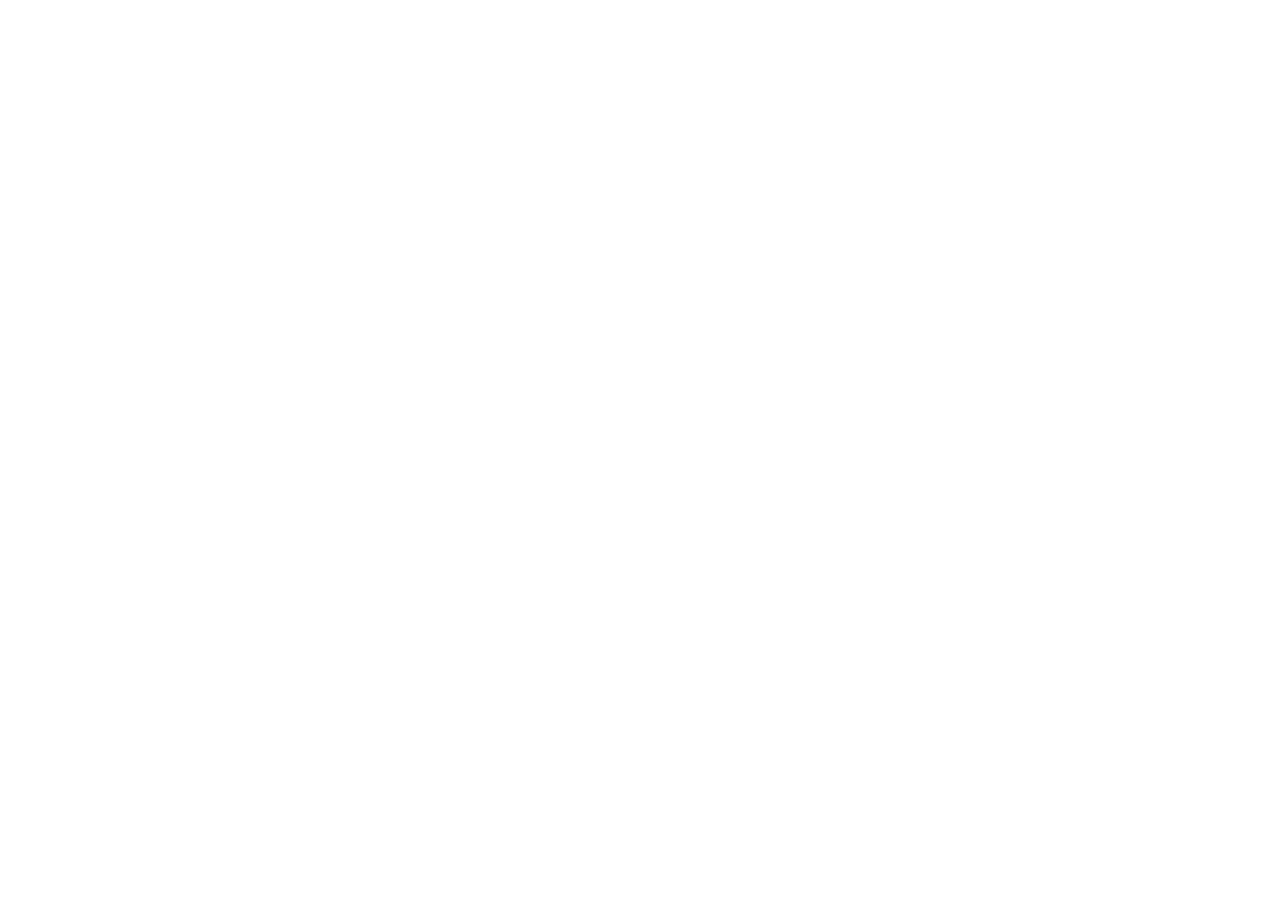
==== index.html @ 87ab116b "first commit" ====
<!DOCTYPE html>
<html lang="en">

<head>
    <meta charset="UTF-8">
    <meta name="viewport" content="width=device-width, initial-scale=1.0">
    <title>Document</title>
</head>

<body>

</body>

</html>
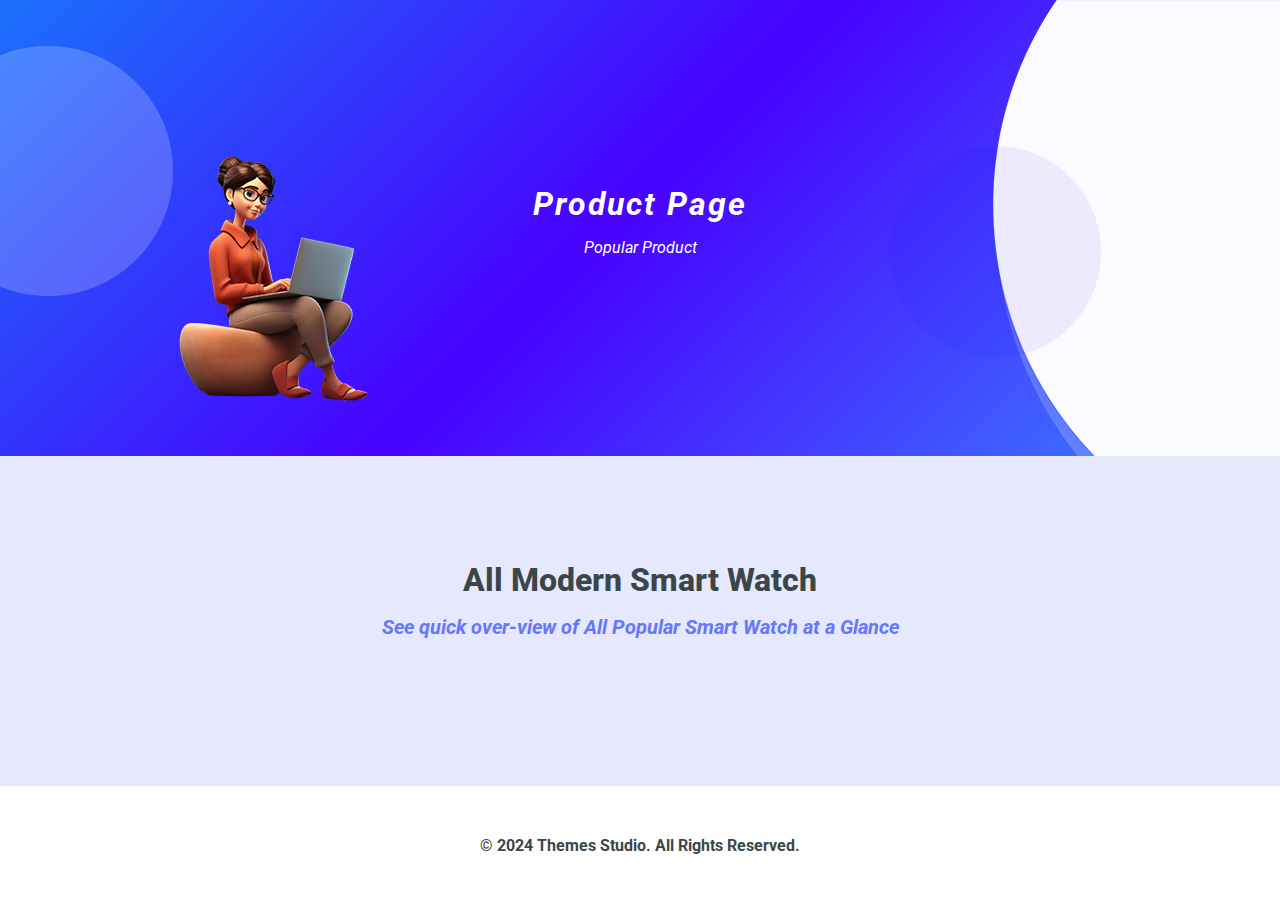
==== commit db8105b0: "sass, bootstrap, fontawesome, font added" ====
--- a/index.html
+++ b/index.html
@@ -3,12 +3,81 @@
 
 <head>
     <meta charset="UTF-8">
-    <meta name="viewport" content="width=device-width, initial-scale=1.0">
-    <title>Document</title>
+    <meta name="viewport" content="width=device-width, initial-scale=1">
+    <title>Product Page HTML Template</title>
+    <meta name="description" content="Responsive HTML5 Section Template">
+    <meta name="keywords"
+        content="product, product section, onepage, creative, modern, bootstrap 5, multipurpose, clean">
+    <meta name="author" content="Themes Studio">
+    <meta name="website" content="https://themes-studio.com">
+    <meta name="email" content="themesstudiox@gmail.com">
+    <meta name="version" content="1.0.0">
+    <!-- favicon -->
+    <link rel="shortcut icon" type="image/x-icon" href="assets/img/favicon.ico">
+    <!-- Bootstrap Core CSS -->
+    <link rel="stylesheet" href="assets/css/bootstrap.min.css">
+    <!-- Fontawesome Icons CSS -->
+    <link rel="stylesheet" href="assets/css/fontawesome-all.min.css">
+    <!-- Custom  CSS -->
+    <link rel="stylesheet" href="assets/css/style.css">
 </head>
 
 <body>
+    <!-- ==========Breadcrumb Section Starts Here========== -->
+    <section class="pageheader">
+        <div class="container">
+            <img class="banner-img1 img-fluid" src="assets/img/breadcrumb/shape1.png" alt="banner image">
+            <img class="banner-img2" src="assets/img/breadcrumb/shape2.png" alt="banner image">
+            <img class="banner-img3" src="assets/img/breadcrumb/shape3.png" alt="banner image">
+            <img class="banner-img4" src="assets/img/breadcrumb/shape4.png" alt="banner image">
+            <div class="pageheader__area text-center">
+                <h2>Product Page</h2>
+                <nav aria-label="breadcrumb">
+                    <ul class="breadcrumb justify-content-center">
+                        <li class="breadcrumb-item active" aria-current="page">Popular Product</li>
+                    </ul>
+                </nav>
+            </div>
+        </div>
+    </section>
+    <!-- ==========Breadcrumb Section Ends Here========== -->
 
+    <!-- ==========Product Section Starts Here========== -->
+    <section class="product product--index">
+        <div class="container">
+            <div class="section__header">
+                <h2>All Modern Smart Watch</h2>
+                <h5>See quick over-view of All Popular Smart Watch at a Glance</h5>
+            </div>
+            <div class="section__wrapper">
+                <div class="row g-4">
+
+
+
+                </div>
+            </div>
+        </div>
+    </section>
+    <!-- ==========Product Section Ends Here========== -->
+
+    <!-- ==========Footer Section Starts Here========== -->
+    <footer class="footer pt-5 pb-5">
+        <div class="container">
+            <div class="row">
+                <div class="col-xl-12">
+                    <div class="text-center">
+                        <h6 class="m-0 p-0">© 2024 Themes Studio. All Rights Reserved.
+                        </h6>
+                    </div>
+                </div>
+            </div>
+        </div>
+    </footer>
+    <!-- ==========Footer Section Ends Here========== -->
+
+    <!-- JavaScript -->
+    <script src="assets/js/bootstrap.bundle.min.js"></script>
+    <script src="assets/js/app.js"></script>
 </body>
 
 </html>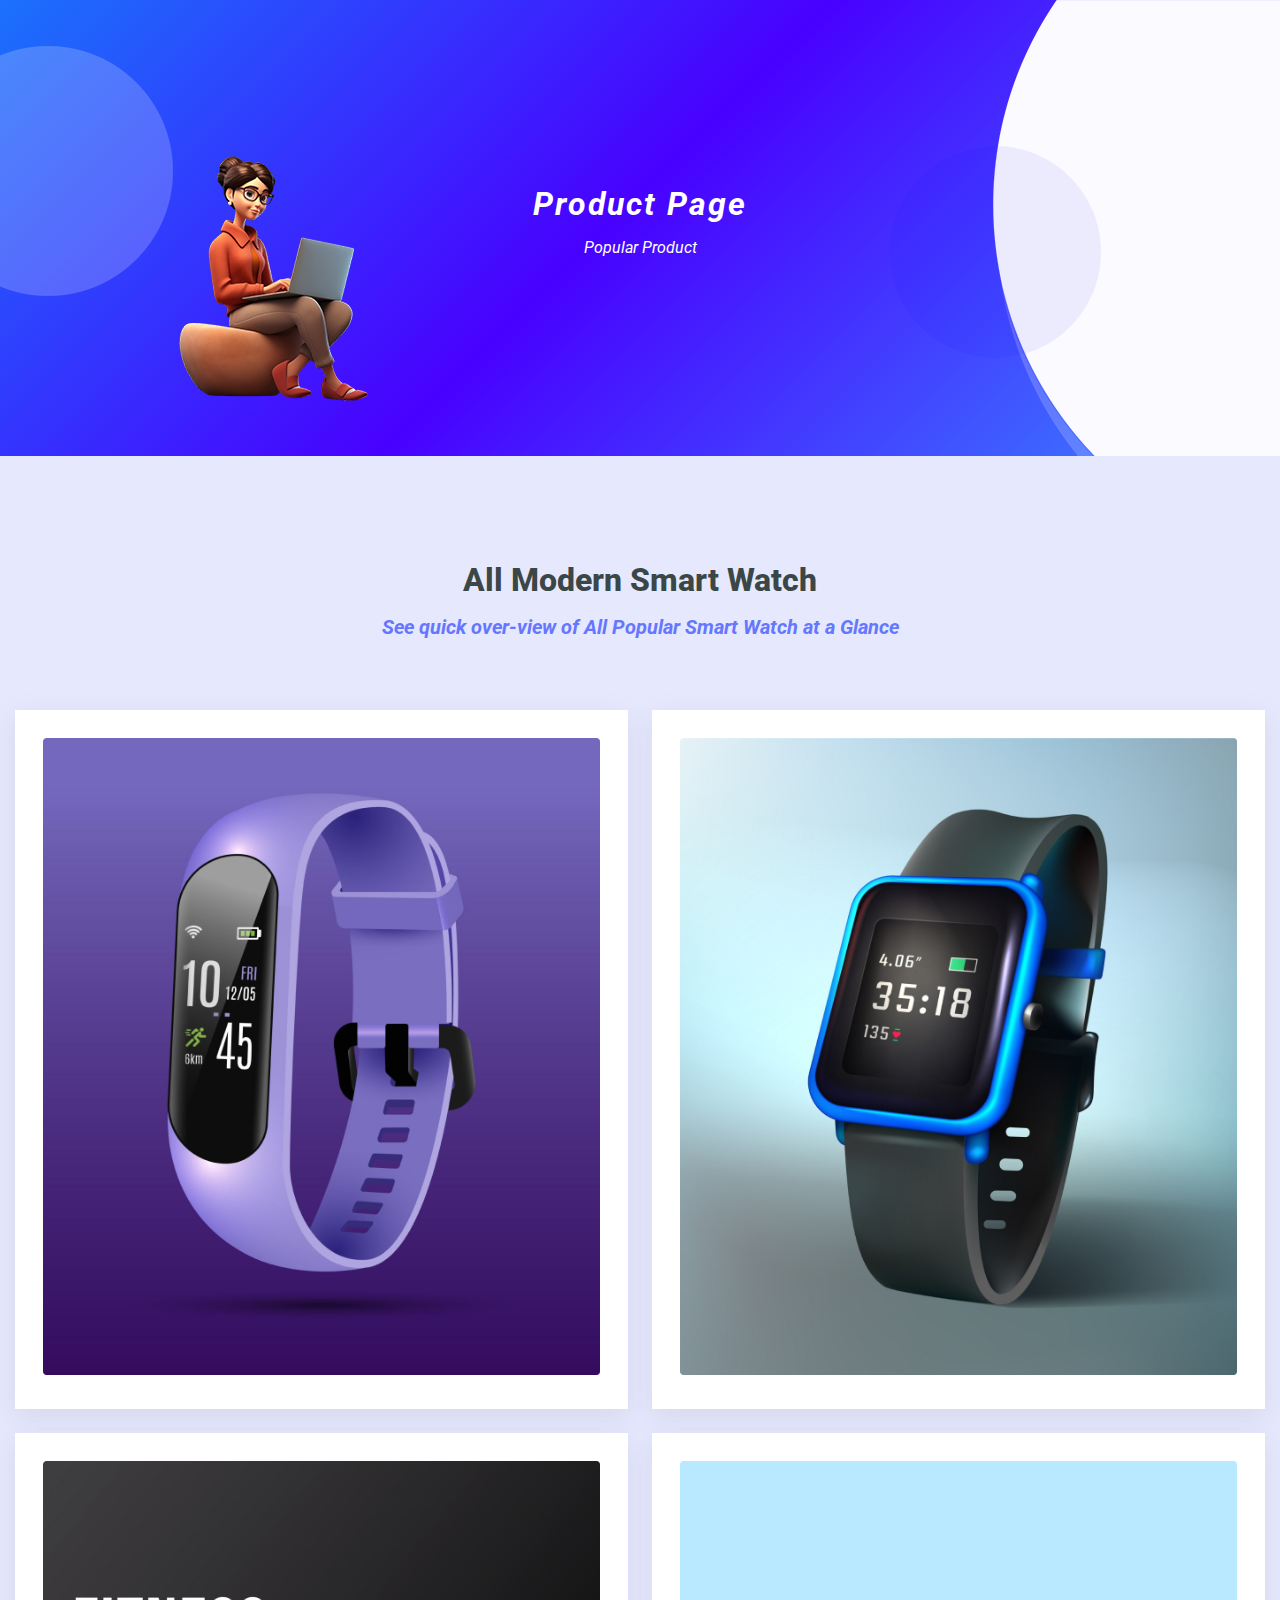
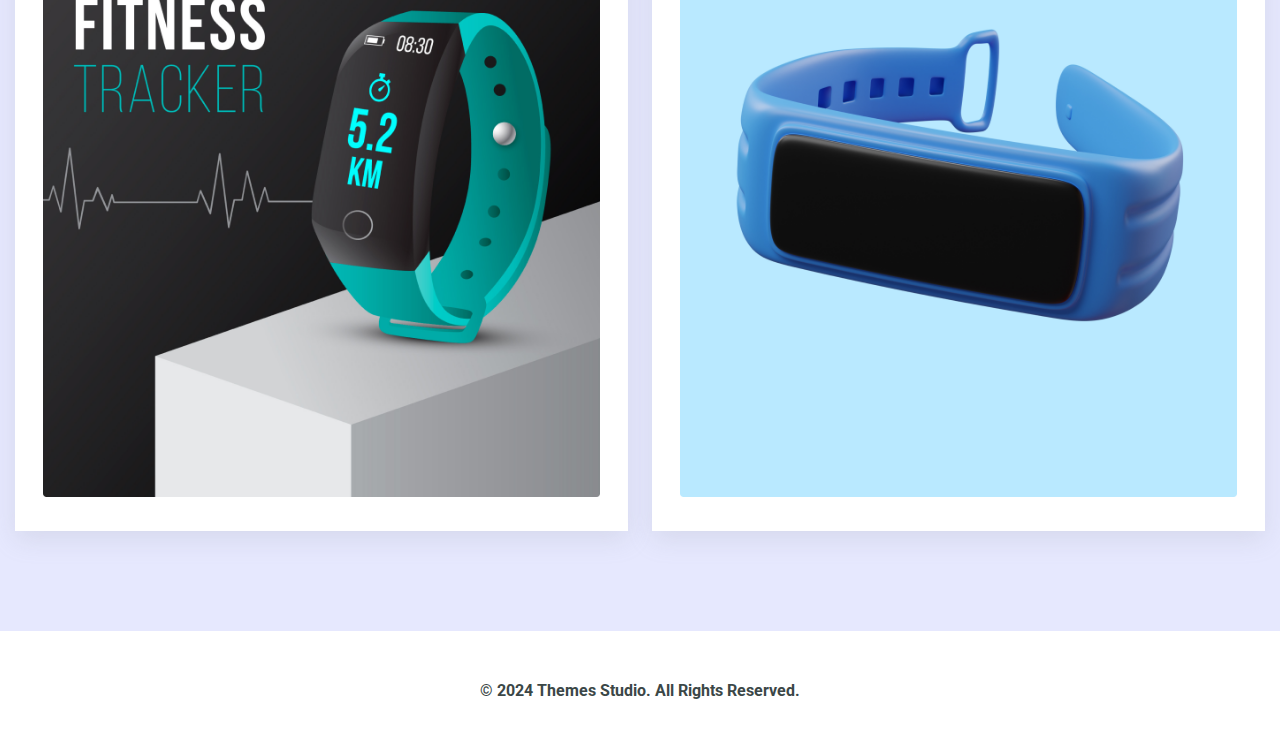
==== commit 06548ecc: "ui design completed" ====
--- a/index.html
+++ b/index.html
@@ -18,47 +18,112 @@
     <link rel="stylesheet" href="assets/css/bootstrap.min.css">
     <!-- Fontawesome Icons CSS -->
     <link rel="stylesheet" href="assets/css/fontawesome-all.min.css">
+    <!-- Spacing  CSS -->
+    <link rel="stylesheet" href="assets/css/spacing.css">
     <!-- Custom  CSS -->
     <link rel="stylesheet" href="assets/css/style.css">
 </head>
 
 <body>
-    <!-- ==========Breadcrumb Section Starts Here========== -->
-    <section class="pageheader">
-        <div class="container">
-            <img class="banner-img1 img-fluid" src="assets/img/breadcrumb/shape1.png" alt="banner image">
-            <img class="banner-img2" src="assets/img/breadcrumb/shape2.png" alt="banner image">
-            <img class="banner-img3" src="assets/img/breadcrumb/shape3.png" alt="banner image">
-            <img class="banner-img4" src="assets/img/breadcrumb/shape4.png" alt="banner image">
-            <div class="pageheader__area text-center">
-                <h2>Product Page</h2>
-                <nav aria-label="breadcrumb">
-                    <ul class="breadcrumb justify-content-center">
-                        <li class="breadcrumb-item active" aria-current="page">Popular Product</li>
-                    </ul>
-                </nav>
-            </div>
-        </div>
-    </section>
-    <!-- ==========Breadcrumb Section Ends Here========== -->
+    <main>
 
-    <!-- ==========Product Section Starts Here========== -->
-    <section class="product product--index">
-        <div class="container">
-            <div class="section__header">
-                <h2>All Modern Smart Watch</h2>
-                <h5>See quick over-view of All Popular Smart Watch at a Glance</h5>
-            </div>
-            <div class="section__wrapper">
-                <div class="row g-4">
-
-
-
+        <!-- ==========Breadcrumb Section Starts Here========== -->
+        <section class="pageheader">
+            <div class="container">
+                <img class="banner-img1 img-fluid" src="assets/img/breadcrumb/shape1.png" alt="banner image">
+                <img class="banner-img2" src="assets/img/breadcrumb/shape2.png" alt="banner image">
+                <img class="banner-img3" src="assets/img/breadcrumb/shape3.png" alt="banner image">
+                <img class="banner-img4" src="assets/img/breadcrumb/shape4.png" alt="banner image">
+                <div class="pageheader__area text-center">
+                    <h2>Product Page</h2>
+                    <nav aria-label="breadcrumb">
+                        <ul class="breadcrumb justify-content-center">
+                            <li class="breadcrumb-item active" aria-current="page">Popular Product</li>
+                        </ul>
+                    </nav>
                 </div>
             </div>
-        </div>
-    </section>
-    <!-- ==========Product Section Ends Here========== -->
+        </section>
+        <!-- ==========Breadcrumb Section Ends Here========== -->
+
+        <!-- ==========Product Section Starts Here========== -->
+        <section class="product product--index">
+            <div class="container">
+                <div class="section__header">
+                    <h2>All Modern Smart Watch</h2>
+                    <h5>See quick over-view of All Popular Smart Watch at a Glance</h5>
+                </div>
+                <div class="section__wrapper">
+                    <div class="row g-4">
+
+                        <div class="col-xl-6 col-lg-12">
+                            <div class="product__item">
+                                <div class="product__inner">
+                                    <div class="product__thumb">
+                                        <div class="product-overlay"></div>
+                                        <a href="product-details.html" target="_blank"><img
+                                                src="assets/img/product/big-violet.png" alt="Product"></a>
+                                        <a href="product-details.html" target="_blank"><i class="fas fa-eye"></i></a>
+                                        <a href="product-details.html" target="_blank">
+                                            <h5>Product One</h5>
+                                        </a>
+                                    </div>
+                                </div>
+                            </div>
+                        </div>
+                        <div class="col-xl-6 col-lg-12">
+                            <div class="product__item">
+                                <div class="product__inner">
+                                    <div class="product__thumb">
+                                        <div class="product-overlay"></div>
+                                        <a href="product-details.html" target="_blank"><img
+                                                src="assets/img/product/big-black.png" alt="Product"></a>
+                                        <a href="product-details.html" target="_blank"><i class="fas fa-eye"></i></a>
+                                        <a href="product-details.html" target="_blank">
+                                            <h5>Product Two</h5>
+                                        </a>
+                                    </div>
+                                </div>
+                            </div>
+                        </div>
+                        <div class="col-xl-6 col-lg-12">
+                            <div class="product__item">
+                                <div class="product__inner">
+                                    <div class="product__thumb">
+                                        <div class="product-overlay"></div>
+                                        <a href="product-details.html" target="_blank"><img
+                                                src="assets/img/product/big-cyan.png" alt="Product"></a>
+                                        <a href="product-details.html" target="_blank"><i class="fas fa-eye"></i></a>
+                                        <a href="product-details.html" target="_blank">
+                                            <h5>Product Three</h5>
+                                        </a>
+                                    </div>
+                                </div>
+                            </div>
+                        </div>
+                        <div class="col-xl-6 col-lg-12">
+                            <div class="product__item">
+                                <div class="product__inner">
+                                    <div class="product__thumb">
+                                        <div class="product-overlay"></div>
+                                        <a href="product-details.html" target="_blank"><img
+                                                src="assets/img/product/big-blue.png" alt="Product"></a>
+                                        <a href="product-details.html" target="_blank"><i class="fas fa-eye"></i></a>
+                                        <a href="product-details.html" target="_blank">
+                                            <h5>Product Four</h5>
+                                        </a>
+                                    </div>
+                                </div>
+                            </div>
+                        </div>
+
+                    </div>
+                </div>
+            </div>
+        </section>
+        <!-- ==========Product Section Ends Here========== -->
+
+    </main>
 
     <!-- ==========Footer Section Starts Here========== -->
     <footer class="footer pt-5 pb-5">
--- a/assets/css/spacing.css
+++ b/assets/css/spacing.css
@@ -0,0 +1,6421 @@
+/*--
+    - Spacing All
+-----------------------------------------*/
+/*-- Margin Top --*/
+.mt_1 {
+    margin-top: 1px;
+}
+
+.mt_2 {
+    margin-top: 2px;
+}
+
+.mt_3 {
+    margin-top: 3px;
+}
+
+.mt_4 {
+    margin-top: 4px;
+}
+
+.mt_5 {
+    margin-top: 5px;
+}
+
+.mt_6 {
+    margin-top: 6px;
+}
+
+.mt_7 {
+    margin-top: 7px;
+}
+
+.mt_8 {
+    margin-top: 8px;
+}
+
+.mt_9 {
+    margin-top: 9px;
+}
+
+.mt_10 {
+    margin-top: 10px;
+}
+
+.mt_11 {
+    margin-top: 11px;
+}
+
+.mt_12 {
+    margin-top: 12px;
+}
+
+.mt_13 {
+    margin-top: 13px;
+}
+
+.mt_14 {
+    margin-top: 14px;
+}
+
+.mt_15 {
+    margin-top: 15px;
+}
+
+.mt_16 {
+    margin-top: 16px;
+}
+
+.mt_17 {
+    margin-top: 17px;
+}
+
+.mt_18 {
+    margin-top: 18px;
+}
+
+.mt_19 {
+    margin-top: 19px;
+}
+
+.mt_20 {
+    margin-top: 20px;
+}
+
+.mt_21 {
+    margin-top: 21px;
+}
+
+.mt_22 {
+    margin-top: 22px;
+}
+
+.mt_23 {
+    margin-top: 23px;
+}
+
+.mt_24 {
+    margin-top: 24px;
+}
+
+.mt_25 {
+    margin-top: 25px;
+}
+
+.mt_26 {
+    margin-top: 26px;
+}
+
+.mt_27 {
+    margin-top: 27px;
+}
+
+.mt_28 {
+    margin-top: 28px;
+}
+
+.mt_29 {
+    margin-top: 29px;
+}
+
+.mt_30 {
+    margin-top: 30px;
+}
+
+.mt_31 {
+    margin-top: 31px;
+}
+
+.mt_32 {
+    margin-top: 32px;
+}
+
+.mt_33 {
+    margin-top: 33px;
+}
+
+.mt_34 {
+    margin-top: 34px;
+}
+
+.mt_35 {
+    margin-top: 35px;
+}
+
+.mt_36 {
+    margin-top: 36px;
+}
+
+.mt_37 {
+    margin-top: 37px;
+}
+
+.mt_38 {
+    margin-top: 38px;
+}
+
+.mt_39 {
+    margin-top: 39px;
+}
+
+.mt_40 {
+    margin-top: 40px;
+}
+
+.mt_41 {
+    margin-top: 41px;
+}
+
+.mt_42 {
+    margin-top: 42px;
+}
+
+.mt_43 {
+    margin-top: 43px;
+}
+
+.mt_44 {
+    margin-top: 44px;
+}
+
+.mt_45 {
+    margin-top: 45px;
+}
+
+.mt_46 {
+    margin-top: 46px;
+}
+
+.mt_47 {
+    margin-top: 47px;
+}
+
+.mt_48 {
+    margin-top: 48px;
+}
+
+.mt_49 {
+    margin-top: 49px;
+}
+
+.mt_50 {
+    margin-top: 50px;
+}
+
+.mt_51 {
+    margin-top: 51px;
+}
+
+.mt_52 {
+    margin-top: 52px;
+}
+
+.mt_53 {
+    margin-top: 53px;
+}
+
+.mt_54 {
+    margin-top: 54px;
+}
+
+.mt_55 {
+    margin-top: 55px;
+}
+
+.mt_56 {
+    margin-top: 56px;
+}
+
+.mt_57 {
+    margin-top: 57px;
+}
+
+.mt_58 {
+    margin-top: 58px;
+}
+
+.mt_59 {
+    margin-top: 59px;
+}
+
+.mt_60 {
+    margin-top: 60px;
+}
+
+.mt_61 {
+    margin-top: 61px;
+}
+
+.mt_62 {
+    margin-top: 62px;
+}
+
+.mt_63 {
+    margin-top: 63px;
+}
+
+.mt_64 {
+    margin-top: 64px;
+}
+
+.mt_65 {
+    margin-top: 65px;
+}
+
+.mt_66 {
+    margin-top: 66px;
+}
+
+.mt_67 {
+    margin-top: 67px;
+}
+
+.mt_68 {
+    margin-top: 68px;
+}
+
+.mt_69 {
+    margin-top: 69px;
+}
+
+.mt_70 {
+    margin-top: 70px;
+}
+
+.mt_71 {
+    margin-top: 71px;
+}
+
+.mt_72 {
+    margin-top: 72px;
+}
+
+.mt_73 {
+    margin-top: 73px;
+}
+
+.mt_74 {
+    margin-top: 74px;
+}
+
+.mt_75 {
+    margin-top: 75px;
+}
+
+.mt_76 {
+    margin-top: 76px;
+}
+
+.mt_77 {
+    margin-top: 77px;
+}
+
+.mt_78 {
+    margin-top: 78px;
+}
+
+.mt_79 {
+    margin-top: 79px;
+}
+
+.mt_80 {
+    margin-top: 80px;
+}
+
+.mt_81 {
+    margin-top: 81px;
+}
+
+.mt_82 {
+    margin-top: 82px;
+}
+
+.mt_83 {
+    margin-top: 83px;
+}
+
+.mt_84 {
+    margin-top: 84px;
+}
+
+.mt_85 {
+    margin-top: 85px;
+}
+
+.mt_86 {
+    margin-top: 86px;
+}
+
+.mt_87 {
+    margin-top: 87px;
+}
+
+.mt_88 {
+    margin-top: 88px;
+}
+
+.mt_89 {
+    margin-top: 89px;
+}
+
+.mt_90 {
+    margin-top: 90px;
+}
+
+.mt_91 {
+    margin-top: 91px;
+}
+
+.mt_92 {
+    margin-top: 92px;
+}
+
+.mt_93 {
+    margin-top: 93px;
+}
+
+.mt_94 {
+    margin-top: 94px;
+}
+
+.mt_95 {
+    margin-top: 95px;
+}
+
+.mt_96 {
+    margin-top: 96px;
+}
+
+.mt_97 {
+    margin-top: 97px;
+}
+
+.mt_98 {
+    margin-top: 98px;
+}
+
+.mt_99 {
+    margin-top: 99px;
+}
+
+.mt_100 {
+    margin-top: 100px;
+}
+
+.mt_101 {
+    margin-top: 101px;
+}
+
+.mt_102 {
+    margin-top: 102px;
+}
+
+.mt_103 {
+    margin-top: 103px;
+}
+
+.mt_104 {
+    margin-top: 104px;
+}
+
+.mt_105 {
+    margin-top: 105px;
+}
+
+.mt_106 {
+    margin-top: 106px;
+}
+
+.mt_107 {
+    margin-top: 107px;
+}
+
+.mt_108 {
+    margin-top: 108px;
+}
+
+.mt_109 {
+    margin-top: 109px;
+}
+
+.mt_110 {
+    margin-top: 110px;
+}
+
+.mt_111 {
+    margin-top: 111px;
+}
+
+.mt_112 {
+    margin-top: 112px;
+}
+
+.mt_113 {
+    margin-top: 113px;
+}
+
+.mt_114 {
+    margin-top: 114px;
+}
+
+.mt_115 {
+    margin-top: 115px;
+}
+
+.mt_116 {
+    margin-top: 116px;
+}
+
+.mt_117 {
+    margin-top: 117px;
+}
+
+.mt_118 {
+    margin-top: 118px;
+}
+
+.mt_119 {
+    margin-top: 119px;
+}
+
+.mt_120 {
+    margin-top: 120px;
+}
+
+.mt_121 {
+    margin-top: 121px;
+}
+
+.mt_122 {
+    margin-top: 122px;
+}
+
+.mt_123 {
+    margin-top: 123px;
+}
+
+.mt_124 {
+    margin-top: 124px;
+}
+
+.mt_125 {
+    margin-top: 125px;
+}
+
+.mt_126 {
+    margin-top: 126px;
+}
+
+.mt_127 {
+    margin-top: 127px;
+}
+
+.mt_128 {
+    margin-top: 128px;
+}
+
+.mt_129 {
+    margin-top: 129px;
+}
+
+.mt_130 {
+    margin-top: 130px;
+}
+
+.mt_131 {
+    margin-top: 131px;
+}
+
+.mt_132 {
+    margin-top: 132px;
+}
+
+.mt_133 {
+    margin-top: 133px;
+}
+
+.mt_134 {
+    margin-top: 134px;
+}
+
+.mt_135 {
+    margin-top: 135px;
+}
+
+.mt_136 {
+    margin-top: 136px;
+}
+
+.mt_137 {
+    margin-top: 137px;
+}
+
+.mt_138 {
+    margin-top: 138px;
+}
+
+.mt_139 {
+    margin-top: 139px;
+}
+
+.mt_140 {
+    margin-top: 140px;
+}
+
+.mt_141 {
+    margin-top: 141px;
+}
+
+.mt_142 {
+    margin-top: 142px;
+}
+
+.mt_143 {
+    margin-top: 143px;
+}
+
+.mt_144 {
+    margin-top: 144px;
+}
+
+.mt_145 {
+    margin-top: 145px;
+}
+
+.mt_146 {
+    margin-top: 146px;
+}
+
+.mt_147 {
+    margin-top: 147px;
+}
+
+.mt_148 {
+    margin-top: 148px;
+}
+
+.mt_149 {
+    margin-top: 149px;
+}
+
+.mt_150 {
+    margin-top: 150px;
+}
+
+.mt_151 {
+    margin-top: 151px;
+}
+
+.mt_152 {
+    margin-top: 152px;
+}
+
+.mt_153 {
+    margin-top: 153px;
+}
+
+.mt_154 {
+    margin-top: 154px;
+}
+
+.mt_155 {
+    margin-top: 155px;
+}
+
+.mt_156 {
+    margin-top: 156px;
+}
+
+.mt_157 {
+    margin-top: 157px;
+}
+
+.mt_158 {
+    margin-top: 158px;
+}
+
+.mt_159 {
+    margin-top: 159px;
+}
+
+.mt_160 {
+    margin-top: 160px;
+}
+
+.mt_161 {
+    margin-top: 161px;
+}
+
+.mt_162 {
+    margin-top: 162px;
+}
+
+.mt_163 {
+    margin-top: 163px;
+}
+
+.mt_164 {
+    margin-top: 164px;
+}
+
+.mt_165 {
+    margin-top: 165px;
+}
+
+.mt_166 {
+    margin-top: 166px;
+}
+
+.mt_167 {
+    margin-top: 167px;
+}
+
+.mt_168 {
+    margin-top: 168px;
+}
+
+.mt_169 {
+    margin-top: 169px;
+}
+
+.mt_170 {
+    margin-top: 170px;
+}
+
+.mt_171 {
+    margin-top: 171px;
+}
+
+.mt_172 {
+    margin-top: 172px;
+}
+
+.mt_173 {
+    margin-top: 173px;
+}
+
+.mt_174 {
+    margin-top: 174px;
+}
+
+.mt_175 {
+    margin-top: 175px;
+}
+
+.mt_176 {
+    margin-top: 176px;
+}
+
+.mt_177 {
+    margin-top: 177px;
+}
+
+.mt_178 {
+    margin-top: 178px;
+}
+
+.mt_179 {
+    margin-top: 179px;
+}
+
+.mt_180 {
+    margin-top: 180px;
+}
+
+.mt_181 {
+    margin-top: 181px;
+}
+
+.mt_182 {
+    margin-top: 182px;
+}
+
+.mt_183 {
+    margin-top: 183px;
+}
+
+.mt_184 {
+    margin-top: 184px;
+}
+
+.mt_185 {
+    margin-top: 185px;
+}
+
+.mt_186 {
+    margin-top: 186px;
+}
+
+.mt_187 {
+    margin-top: 187px;
+}
+
+.mt_188 {
+    margin-top: 188px;
+}
+
+.mt_189 {
+    margin-top: 189px;
+}
+
+.mt_190 {
+    margin-top: 190px;
+}
+
+.mt_191 {
+    margin-top: 191px;
+}
+
+.mt_192 {
+    margin-top: 192px;
+}
+
+.mt_193 {
+    margin-top: 193px;
+}
+
+.mt_194 {
+    margin-top: 194px;
+}
+
+.mt_195 {
+    margin-top: 195px;
+}
+
+.mt_196 {
+    margin-top: 196px;
+}
+
+.mt_197 {
+    margin-top: 197px;
+}
+
+.mt_198 {
+    margin-top: 198px;
+}
+
+.mt_199 {
+    margin-top: 199px;
+}
+
+.mt_200 {
+    margin-top: 200px;
+}
+
+/*-- Margin Bottom --*/
+.mb_1 {
+    margin-bottom: 1px;
+}
+
+.mb_2 {
+    margin-bottom: 2px;
+}
+
+.mb_3 {
+    margin-bottom: 3px;
+}
+
+.mb_4 {
+    margin-bottom: 4px;
+}
+
+.mb_5 {
+    margin-bottom: 5px;
+}
+
+.mb_6 {
+    margin-bottom: 6px;
+}
+
+.mb_7 {
+    margin-bottom: 7px;
+}
+
+.mb_8 {
+    margin-bottom: 8px;
+}
+
+.mb_9 {
+    margin-bottom: 9px;
+}
+
+.mb_10 {
+    margin-bottom: 10px;
+}
+
+.mb_11 {
+    margin-bottom: 11px;
+}
+
+.mb_12 {
+    margin-bottom: 12px;
+}
+
+.mb_13 {
+    margin-bottom: 13px;
+}
+
+.mb_14 {
+    margin-bottom: 14px;
+}
+
+.mb_15 {
+    margin-bottom: 15px;
+}
+
+.mb_16 {
+    margin-bottom: 16px;
+}
+
+.mb_17 {
+    margin-bottom: 17px;
+}
+
+.mb_18 {
+    margin-bottom: 18px;
+}
+
+.mb_19 {
+    margin-bottom: 19px;
+}
+
+.mb_20 {
+    margin-bottom: 20px;
+}
+
+.mb_21 {
+    margin-bottom: 21px;
+}
+
+.mb_22 {
+    margin-bottom: 22px;
+}
+
+.mb_23 {
+    margin-bottom: 23px;
+}
+
+.mb_24 {
+    margin-bottom: 24px;
+}
+
+.mb_25 {
+    margin-bottom: 25px;
+}
+
+.mb_26 {
+    margin-bottom: 26px;
+}
+
+.mb_27 {
+    margin-bottom: 27px;
+}
+
+.mb_28 {
+    margin-bottom: 28px;
+}
+
+.mb_29 {
+    margin-bottom: 29px;
+}
+
+.mb_30 {
+    margin-bottom: 30px;
+}
+
+.mb_31 {
+    margin-bottom: 31px;
+}
+
+.mb_32 {
+    margin-bottom: 32px;
+}
+
+.mb_33 {
+    margin-bottom: 33px;
+}
+
+.mb_34 {
+    margin-bottom: 34px;
+}
+
+.mb_35 {
+    margin-bottom: 35px;
+}
+
+.mb_36 {
+    margin-bottom: 36px;
+}
+
+.mb_37 {
+    margin-bottom: 37px;
+}
+
+.mb_38 {
+    margin-bottom: 38px;
+}
+
+.mb_39 {
+    margin-bottom: 39px;
+}
+
+.mb_40 {
+    margin-bottom: 40px;
+}
+
+.mb_41 {
+    margin-bottom: 41px;
+}
+
+.mb_42 {
+    margin-bottom: 42px;
+}
+
+.mb_43 {
+    margin-bottom: 43px;
+}
+
+.mb_44 {
+    margin-bottom: 44px;
+}
+
+.mb_45 {
+    margin-bottom: 45px;
+}
+
+.mb_46 {
+    margin-bottom: 46px;
+}
+
+.mb_47 {
+    margin-bottom: 47px;
+}
+
+.mb_48 {
+    margin-bottom: 48px;
+}
+
+.mb_49 {
+    margin-bottom: 49px;
+}
+
+.mb_50 {
+    margin-bottom: 50px;
+}
+
+.mb_51 {
+    margin-bottom: 51px;
+}
+
+.mb_52 {
+    margin-bottom: 52px;
+}
+
+.mb_53 {
+    margin-bottom: 53px;
+}
+
+.mb_54 {
+    margin-bottom: 54px;
+}
+
+.mb_55 {
+    margin-bottom: 55px;
+}
+
+.mb_56 {
+    margin-bottom: 56px;
+}
+
+.mb_57 {
+    margin-bottom: 57px;
+}
+
+.mb_58 {
+    margin-bottom: 58px;
+}
+
+.mb_59 {
+    margin-bottom: 59px;
+}
+
+.mb_60 {
+    margin-bottom: 60px;
+}
+
+.mb_61 {
+    margin-bottom: 61px;
+}
+
+.mb_62 {
+    margin-bottom: 62px;
+}
+
+.mb_63 {
+    margin-bottom: 63px;
+}
+
+.mb_64 {
+    margin-bottom: 64px;
+}
+
+.mb_65 {
+    margin-bottom: 65px;
+}
+
+.mb_66 {
+    margin-bottom: 66px;
+}
+
+.mb_67 {
+    margin-bottom: 67px;
+}
+
+.mb_68 {
+    margin-bottom: 68px;
+}
+
+.mb_69 {
+    margin-bottom: 69px;
+}
+
+.mb_70 {
+    margin-bottom: 70px;
+}
+
+.mb_71 {
+    margin-bottom: 71px;
+}
+
+.mb_72 {
+    margin-bottom: 72px;
+}
+
+.mb_73 {
+    margin-bottom: 73px;
+}
+
+.mb_74 {
+    margin-bottom: 74px;
+}
+
+.mb_75 {
+    margin-bottom: 75px;
+}
+
+.mb_76 {
+    margin-bottom: 76px;
+}
+
+.mb_77 {
+    margin-bottom: 77px;
+}
+
+.mb_78 {
+    margin-bottom: 78px;
+}
+
+.mb_79 {
+    margin-bottom: 79px;
+}
+
+.mb_80 {
+    margin-bottom: 80px;
+}
+
+.mb_81 {
+    margin-bottom: 81px;
+}
+
+.mb_82 {
+    margin-bottom: 82px;
+}
+
+.mb_83 {
+    margin-bottom: 83px;
+}
+
+.mb_84 {
+    margin-bottom: 84px;
+}
+
+.mb_85 {
+    margin-bottom: 85px;
+}
+
+.mb_86 {
+    margin-bottom: 86px;
+}
+
+.mb_87 {
+    margin-bottom: 87px;
+}
+
+.mb_88 {
+    margin-bottom: 88px;
+}
+
+.mb_89 {
+    margin-bottom: 89px;
+}
+
+.mb_90 {
+    margin-bottom: 90px;
+}
+
+.mb_91 {
+    margin-bottom: 91px;
+}
+
+.mb_92 {
+    margin-bottom: 92px;
+}
+
+.mb_93 {
+    margin-bottom: 93px;
+}
+
+.mb_94 {
+    margin-bottom: 94px;
+}
+
+.mb_95 {
+    margin-bottom: 95px;
+}
+
+.mb_96 {
+    margin-bottom: 96px;
+}
+
+.mb_97 {
+    margin-bottom: 97px;
+}
+
+.mb_98 {
+    margin-bottom: 98px;
+}
+
+.mb_99 {
+    margin-bottom: 99px;
+}
+
+.mb_100 {
+    margin-bottom: 100px;
+}
+
+.mb_101 {
+    margin-bottom: 101px;
+}
+
+.mb_102 {
+    margin-bottom: 102px;
+}
+
+.mb_103 {
+    margin-bottom: 103px;
+}
+
+.mb_104 {
+    margin-bottom: 104px;
+}
+
+.mb_105 {
+    margin-bottom: 105px;
+}
+
+.mb_106 {
+    margin-bottom: 106px;
+}
+
+.mb_107 {
+    margin-bottom: 107px;
+}
+
+.mb_108 {
+    margin-bottom: 108px;
+}
+
+.mb_109 {
+    margin-bottom: 109px;
+}
+
+.mb_110 {
+    margin-bottom: 110px;
+}
+
+.mb_111 {
+    margin-bottom: 111px;
+}
+
+.mb_112 {
+    margin-bottom: 112px;
+}
+
+.mb_113 {
+    margin-bottom: 113px;
+}
+
+.mb_114 {
+    margin-bottom: 114px;
+}
+
+.mb_115 {
+    margin-bottom: 115px;
+}
+
+.mb_116 {
+    margin-bottom: 116px;
+}
+
+.mb_117 {
+    margin-bottom: 117px;
+}
+
+.mb_118 {
+    margin-bottom: 118px;
+}
+
+.mb_119 {
+    margin-bottom: 119px;
+}
+
+.mb_120 {
+    margin-bottom: 120px;
+}
+
+.mb_121 {
+    margin-bottom: 121px;
+}
+
+.mb_122 {
+    margin-bottom: 122px;
+}
+
+.mb_123 {
+    margin-bottom: 123px;
+}
+
+.mb_124 {
+    margin-bottom: 124px;
+}
+
+.mb_125 {
+    margin-bottom: 125px;
+}
+
+.mb_126 {
+    margin-bottom: 126px;
+}
+
+.mb_127 {
+    margin-bottom: 127px;
+}
+
+.mb_128 {
+    margin-bottom: 128px;
+}
+
+.mb_129 {
+    margin-bottom: 129px;
+}
+
+.mb_130 {
+    margin-bottom: 130px;
+}
+
+.mb_131 {
+    margin-bottom: 131px;
+}
+
+.mb_132 {
+    margin-bottom: 132px;
+}
+
+.mb_133 {
+    margin-bottom: 133px;
+}
+
+.mb_134 {
+    margin-bottom: 134px;
+}
+
+.mb_135 {
+    margin-bottom: 135px;
+}
+
+.mb_136 {
+    margin-bottom: 136px;
+}
+
+.mb_137 {
+    margin-bottom: 137px;
+}
+
+.mb_138 {
+    margin-bottom: 138px;
+}
+
+.mb_139 {
+    margin-bottom: 139px;
+}
+
+.mb_140 {
+    margin-bottom: 140px;
+}
+
+.mb_141 {
+    margin-bottom: 141px;
+}
+
+.mb_142 {
+    margin-bottom: 142px;
+}
+
+.mb_143 {
+    margin-bottom: 143px;
+}
+
+.mb_144 {
+    margin-bottom: 144px;
+}
+
+.mb_145 {
+    margin-bottom: 145px;
+}
+
+.mb_146 {
+    margin-bottom: 146px;
+}
+
+.mb_147 {
+    margin-bottom: 147px;
+}
+
+.mb_148 {
+    margin-bottom: 148px;
+}
+
+.mb_149 {
+    margin-bottom: 149px;
+}
+
+.mb_150 {
+    margin-bottom: 150px;
+}
+
+.mb_151 {
+    margin-bottom: 151px;
+}
+
+.mb_152 {
+    margin-bottom: 152px;
+}
+
+.mb_153 {
+    margin-bottom: 153px;
+}
+
+.mb_154 {
+    margin-bottom: 154px;
+}
+
+.mb_155 {
+    margin-bottom: 155px;
+}
+
+.mb_156 {
+    margin-bottom: 156px;
+}
+
+.mb_157 {
+    margin-bottom: 157px;
+}
+
+.mb_158 {
+    margin-bottom: 158px;
+}
+
+.mb_159 {
+    margin-bottom: 159px;
+}
+
+.mb_160 {
+    margin-bottom: 160px;
+}
+
+.mb_161 {
+    margin-bottom: 161px;
+}
+
+.mb_162 {
+    margin-bottom: 162px;
+}
+
+.mb_163 {
+    margin-bottom: 163px;
+}
+
+.mb_164 {
+    margin-bottom: 164px;
+}
+
+.mb_165 {
+    margin-bottom: 165px;
+}
+
+.mb_166 {
+    margin-bottom: 166px;
+}
+
+.mb_167 {
+    margin-bottom: 167px;
+}
+
+.mb_168 {
+    margin-bottom: 168px;
+}
+
+.mb_169 {
+    margin-bottom: 169px;
+}
+
+.mb_170 {
+    margin-bottom: 170px;
+}
+
+.mb_171 {
+    margin-bottom: 171px;
+}
+
+.mb_172 {
+    margin-bottom: 172px;
+}
+
+.mb_173 {
+    margin-bottom: 173px;
+}
+
+.mb_174 {
+    margin-bottom: 174px;
+}
+
+.mb_175 {
+    margin-bottom: 175px;
+}
+
+.mb_176 {
+    margin-bottom: 176px;
+}
+
+.mb_177 {
+    margin-bottom: 177px;
+}
+
+.mb_178 {
+    margin-bottom: 178px;
+}
+
+.mb_179 {
+    margin-bottom: 179px;
+}
+
+.mb_180 {
+    margin-bottom: 180px;
+}
+
+.mb_181 {
+    margin-bottom: 181px;
+}
+
+.mb_182 {
+    margin-bottom: 182px;
+}
+
+.mb_183 {
+    margin-bottom: 183px;
+}
+
+.mb_184 {
+    margin-bottom: 184px;
+}
+
+.mb_185 {
+    margin-bottom: 185px;
+}
+
+.mb_186 {
+    margin-bottom: 186px;
+}
+
+.mb_187 {
+    margin-bottom: 187px;
+}
+
+.mb_188 {
+    margin-bottom: 188px;
+}
+
+.mb_189 {
+    margin-bottom: 189px;
+}
+
+.mb_190 {
+    margin-bottom: 190px;
+}
+
+.mb_191 {
+    margin-bottom: 191px;
+}
+
+.mb_192 {
+    margin-bottom: 192px;
+}
+
+.mb_193 {
+    margin-bottom: 193px;
+}
+
+.mb_194 {
+    margin-bottom: 194px;
+}
+
+.mb_195 {
+    margin-bottom: 195px;
+}
+
+.mb_196 {
+    margin-bottom: 196px;
+}
+
+.mb_197 {
+    margin-bottom: 197px;
+}
+
+.mb_198 {
+    margin-bottom: 198px;
+}
+
+.mb_199 {
+    margin-bottom: 199px;
+}
+
+.mb_200 {
+    margin-bottom: 200px;
+}
+
+/*-- Margin Left --*/
+.ml_1 {
+    margin-left: 1px;
+}
+
+.ml_2 {
+    margin-left: 2px;
+}
+
+.ml_3 {
+    margin-left: 3px;
+}
+
+.ml_4 {
+    margin-left: 4px;
+}
+
+.ml_5 {
+    margin-left: 5px;
+}
+
+.ml_6 {
+    margin-left: 6px;
+}
+
+.ml_7 {
+    margin-left: 7px;
+}
+
+.ml_8 {
+    margin-left: 8px;
+}
+
+.ml_9 {
+    margin-left: 9px;
+}
+
+.ml_10 {
+    margin-left: 10px;
+}
+
+.ml_11 {
+    margin-left: 11px;
+}
+
+.ml_12 {
+    margin-left: 12px;
+}
+
+.ml_13 {
+    margin-left: 13px;
+}
+
+.ml_14 {
+    margin-left: 14px;
+}
+
+.ml_15 {
+    margin-left: 15px;
+}
+
+.ml_16 {
+    margin-left: 16px;
+}
+
+.ml_17 {
+    margin-left: 17px;
+}
+
+.ml_18 {
+    margin-left: 18px;
+}
+
+.ml_19 {
+    margin-left: 19px;
+}
+
+.ml_20 {
+    margin-left: 20px;
+}
+
+.ml_21 {
+    margin-left: 21px;
+}
+
+.ml_22 {
+    margin-left: 22px;
+}
+
+.ml_23 {
+    margin-left: 23px;
+}
+
+.ml_24 {
+    margin-left: 24px;
+}
+
+.ml_25 {
+    margin-left: 25px;
+}
+
+.ml_26 {
+    margin-left: 26px;
+}
+
+.ml_27 {
+    margin-left: 27px;
+}
+
+.ml_28 {
+    margin-left: 28px;
+}
+
+.ml_29 {
+    margin-left: 29px;
+}
+
+.ml_30 {
+    margin-left: 30px;
+}
+
+.ml_31 {
+    margin-left: 31px;
+}
+
+.ml_32 {
+    margin-left: 32px;
+}
+
+.ml_33 {
+    margin-left: 33px;
+}
+
+.ml_34 {
+    margin-left: 34px;
+}
+
+.ml_35 {
+    margin-left: 35px;
+}
+
+.ml_36 {
+    margin-left: 36px;
+}
+
+.ml_37 {
+    margin-left: 37px;
+}
+
+.ml_38 {
+    margin-left: 38px;
+}
+
+.ml_39 {
+    margin-left: 39px;
+}
+
+.ml_40 {
+    margin-left: 40px;
+}
+
+.ml_41 {
+    margin-left: 41px;
+}
+
+.ml_42 {
+    margin-left: 42px;
+}
+
+.ml_43 {
+    margin-left: 43px;
+}
+
+.ml_44 {
+    margin-left: 44px;
+}
+
+.ml_45 {
+    margin-left: 45px;
+}
+
+.ml_46 {
+    margin-left: 46px;
+}
+
+.ml_47 {
+    margin-left: 47px;
+}
+
+.ml_48 {
+    margin-left: 48px;
+}
+
+.ml_49 {
+    margin-left: 49px;
+}
+
+.ml_50 {
+    margin-left: 50px;
+}
+
+.ml_51 {
+    margin-left: 51px;
+}
+
+.ml_52 {
+    margin-left: 52px;
+}
+
+.ml_53 {
+    margin-left: 53px;
+}
+
+.ml_54 {
+    margin-left: 54px;
+}
+
+.ml_55 {
+    margin-left: 55px;
+}
+
+.ml_56 {
+    margin-left: 56px;
+}
+
+.ml_57 {
+    margin-left: 57px;
+}
+
+.ml_58 {
+    margin-left: 58px;
+}
+
+.ml_59 {
+    margin-left: 59px;
+}
+
+.ml_60 {
+    margin-left: 60px;
+}
+
+.ml_61 {
+    margin-left: 61px;
+}
+
+.ml_62 {
+    margin-left: 62px;
+}
+
+.ml_63 {
+    margin-left: 63px;
+}
+
+.ml_64 {
+    margin-left: 64px;
+}
+
+.ml_65 {
+    margin-left: 65px;
+}
+
+.ml_66 {
+    margin-left: 66px;
+}
+
+.ml_67 {
+    margin-left: 67px;
+}
+
+.ml_68 {
+    margin-left: 68px;
+}
+
+.ml_69 {
+    margin-left: 69px;
+}
+
+.ml_70 {
+    margin-left: 70px;
+}
+
+.ml_71 {
+    margin-left: 71px;
+}
+
+.ml_72 {
+    margin-left: 72px;
+}
+
+.ml_73 {
+    margin-left: 73px;
+}
+
+.ml_74 {
+    margin-left: 74px;
+}
+
+.ml_75 {
+    margin-left: 75px;
+}
+
+.ml_76 {
+    margin-left: 76px;
+}
+
+.ml_77 {
+    margin-left: 77px;
+}
+
+.ml_78 {
+    margin-left: 78px;
+}
+
+.ml_79 {
+    margin-left: 79px;
+}
+
+.ml_80 {
+    margin-left: 80px;
+}
+
+.ml_81 {
+    margin-left: 81px;
+}
+
+.ml_82 {
+    margin-left: 82px;
+}
+
+.ml_83 {
+    margin-left: 83px;
+}
+
+.ml_84 {
+    margin-left: 84px;
+}
+
+.ml_85 {
+    margin-left: 85px;
+}
+
+.ml_86 {
+    margin-left: 86px;
+}
+
+.ml_87 {
+    margin-left: 87px;
+}
+
+.ml_88 {
+    margin-left: 88px;
+}
+
+.ml_89 {
+    margin-left: 89px;
+}
+
+.ml_90 {
+    margin-left: 90px;
+}
+
+.ml_91 {
+    margin-left: 91px;
+}
+
+.ml_92 {
+    margin-left: 92px;
+}
+
+.ml_93 {
+    margin-left: 93px;
+}
+
+.ml_94 {
+    margin-left: 94px;
+}
+
+.ml_95 {
+    margin-left: 95px;
+}
+
+.ml_96 {
+    margin-left: 96px;
+}
+
+.ml_97 {
+    margin-left: 97px;
+}
+
+.ml_98 {
+    margin-left: 98px;
+}
+
+.ml_99 {
+    margin-left: 99px;
+}
+
+.ml_100 {
+    margin-left: 100px;
+}
+
+.ml_101 {
+    margin-left: 101px;
+}
+
+.ml_102 {
+    margin-left: 102px;
+}
+
+.ml_103 {
+    margin-left: 103px;
+}
+
+.ml_104 {
+    margin-left: 104px;
+}
+
+.ml_105 {
+    margin-left: 105px;
+}
+
+.ml_106 {
+    margin-left: 106px;
+}
+
+.ml_107 {
+    margin-left: 107px;
+}
+
+.ml_108 {
+    margin-left: 108px;
+}
+
+.ml_109 {
+    margin-left: 109px;
+}
+
+.ml_110 {
+    margin-left: 110px;
+}
+
+.ml_111 {
+    margin-left: 111px;
+}
+
+.ml_112 {
+    margin-left: 112px;
+}
+
+.ml_113 {
+    margin-left: 113px;
+}
+
+.ml_114 {
+    margin-left: 114px;
+}
+
+.ml_115 {
+    margin-left: 115px;
+}
+
+.ml_116 {
+    margin-left: 116px;
+}
+
+.ml_117 {
+    margin-left: 117px;
+}
+
+.ml_118 {
+    margin-left: 118px;
+}
+
+.ml_119 {
+    margin-left: 119px;
+}
+
+.ml_120 {
+    margin-left: 120px;
+}
+
+.ml_121 {
+    margin-left: 121px;
+}
+
+.ml_122 {
+    margin-left: 122px;
+}
+
+.ml_123 {
+    margin-left: 123px;
+}
+
+.ml_124 {
+    margin-left: 124px;
+}
+
+.ml_125 {
+    margin-left: 125px;
+}
+
+.ml_126 {
+    margin-left: 126px;
+}
+
+.ml_127 {
+    margin-left: 127px;
+}
+
+.ml_128 {
+    margin-left: 128px;
+}
+
+.ml_129 {
+    margin-left: 129px;
+}
+
+.ml_130 {
+    margin-left: 130px;
+}
+
+.ml_131 {
+    margin-left: 131px;
+}
+
+.ml_132 {
+    margin-left: 132px;
+}
+
+.ml_133 {
+    margin-left: 133px;
+}
+
+.ml_134 {
+    margin-left: 134px;
+}
+
+.ml_135 {
+    margin-left: 135px;
+}
+
+.ml_136 {
+    margin-left: 136px;
+}
+
+.ml_137 {
+    margin-left: 137px;
+}
+
+.ml_138 {
+    margin-left: 138px;
+}
+
+.ml_139 {
+    margin-left: 139px;
+}
+
+.ml_140 {
+    margin-left: 140px;
+}
+
+.ml_141 {
+    margin-left: 141px;
+}
+
+.ml_142 {
+    margin-left: 142px;
+}
+
+.ml_143 {
+    margin-left: 143px;
+}
+
+.ml_144 {
+    margin-left: 144px;
+}
+
+.ml_145 {
+    margin-left: 145px;
+}
+
+.ml_146 {
+    margin-left: 146px;
+}
+
+.ml_147 {
+    margin-left: 147px;
+}
+
+.ml_148 {
+    margin-left: 148px;
+}
+
+.ml_149 {
+    margin-left: 149px;
+}
+
+.ml_150 {
+    margin-left: 150px;
+}
+
+.ml_151 {
+    margin-left: 151px;
+}
+
+.ml_152 {
+    margin-left: 152px;
+}
+
+.ml_153 {
+    margin-left: 153px;
+}
+
+.ml_154 {
+    margin-left: 154px;
+}
+
+.ml_155 {
+    margin-left: 155px;
+}
+
+.ml_156 {
+    margin-left: 156px;
+}
+
+.ml_157 {
+    margin-left: 157px;
+}
+
+.ml_158 {
+    margin-left: 158px;
+}
+
+.ml_159 {
+    margin-left: 159px;
+}
+
+.ml_160 {
+    margin-left: 160px;
+}
+
+.ml_161 {
+    margin-left: 161px;
+}
+
+.ml_162 {
+    margin-left: 162px;
+}
+
+.ml_163 {
+    margin-left: 163px;
+}
+
+.ml_164 {
+    margin-left: 164px;
+}
+
+.ml_165 {
+    margin-left: 165px;
+}
+
+.ml_166 {
+    margin-left: 166px;
+}
+
+.ml_167 {
+    margin-left: 167px;
+}
+
+.ml_168 {
+    margin-left: 168px;
+}
+
+.ml_169 {
+    margin-left: 169px;
+}
+
+.ml_170 {
+    margin-left: 170px;
+}
+
+.ml_171 {
+    margin-left: 171px;
+}
+
+.ml_172 {
+    margin-left: 172px;
+}
+
+.ml_173 {
+    margin-left: 173px;
+}
+
+.ml_174 {
+    margin-left: 174px;
+}
+
+.ml_175 {
+    margin-left: 175px;
+}
+
+.ml_176 {
+    margin-left: 176px;
+}
+
+.ml_177 {
+    margin-left: 177px;
+}
+
+.ml_178 {
+    margin-left: 178px;
+}
+
+.ml_179 {
+    margin-left: 179px;
+}
+
+.ml_180 {
+    margin-left: 180px;
+}
+
+.ml_181 {
+    margin-left: 181px;
+}
+
+.ml_182 {
+    margin-left: 182px;
+}
+
+.ml_183 {
+    margin-left: 183px;
+}
+
+.ml_184 {
+    margin-left: 184px;
+}
+
+.ml_185 {
+    margin-left: 185px;
+}
+
+.ml_186 {
+    margin-left: 186px;
+}
+
+.ml_187 {
+    margin-left: 187px;
+}
+
+.ml_188 {
+    margin-left: 188px;
+}
+
+.ml_189 {
+    margin-left: 189px;
+}
+
+.ml_190 {
+    margin-left: 190px;
+}
+
+.ml_191 {
+    margin-left: 191px;
+}
+
+.ml_192 {
+    margin-left: 192px;
+}
+
+.ml_193 {
+    margin-left: 193px;
+}
+
+.ml_194 {
+    margin-left: 194px;
+}
+
+.ml_195 {
+    margin-left: 195px;
+}
+
+.ml_196 {
+    margin-left: 196px;
+}
+
+.ml_197 {
+    margin-left: 197px;
+}
+
+.ml_198 {
+    margin-left: 198px;
+}
+
+.ml_199 {
+    margin-left: 199px;
+}
+
+.ml_200 {
+    margin-left: 200px;
+}
+
+/*-- Margin Right --*/
+.mr_1 {
+    margin-right: 1px;
+}
+
+.mr_2 {
+    margin-right: 2px;
+}
+
+.mr_3 {
+    margin-right: 3px;
+}
+
+.mr_4 {
+    margin-right: 4px;
+}
+
+.mr_5 {
+    margin-right: 5px;
+}
+
+.mr_6 {
+    margin-right: 6px;
+}
+
+.mr_7 {
+    margin-right: 7px;
+}
+
+.mr_8 {
+    margin-right: 8px;
+}
+
+.mr_9 {
+    margin-right: 9px;
+}
+
+.mr_10 {
+    margin-right: 10px;
+}
+
+.mr_11 {
+    margin-right: 11px;
+}
+
+.mr_12 {
+    margin-right: 12px;
+}
+
+.mr_13 {
+    margin-right: 13px;
+}
+
+.mr_14 {
+    margin-right: 14px;
+}
+
+.mr_15 {
+    margin-right: 15px;
+}
+
+.mr_16 {
+    margin-right: 16px;
+}
+
+.mr_17 {
+    margin-right: 17px;
+}
+
+.mr_18 {
+    margin-right: 18px;
+}
+
+.mr_19 {
+    margin-right: 19px;
+}
+
+.mr_20 {
+    margin-right: 20px;
+}
+
+.mr_21 {
+    margin-right: 21px;
+}
+
+.mr_22 {
+    margin-right: 22px;
+}
+
+.mr_23 {
+    margin-right: 23px;
+}
+
+.mr_24 {
+    margin-right: 24px;
+}
+
+.mr_25 {
+    margin-right: 25px;
+}
+
+.mr_26 {
+    margin-right: 26px;
+}
+
+.mr_27 {
+    margin-right: 27px;
+}
+
+.mr_28 {
+    margin-right: 28px;
+}
+
+.mr_29 {
+    margin-right: 29px;
+}
+
+.mr_30 {
+    margin-right: 30px;
+}
+
+.mr_31 {
+    margin-right: 31px;
+}
+
+.mr_32 {
+    margin-right: 32px;
+}
+
+.mr_33 {
+    margin-right: 33px;
+}
+
+.mr_34 {
+    margin-right: 34px;
+}
+
+.mr_35 {
+    margin-right: 35px;
+}
+
+.mr_36 {
+    margin-right: 36px;
+}
+
+.mr_37 {
+    margin-right: 37px;
+}
+
+.mr_38 {
+    margin-right: 38px;
+}
+
+.mr_39 {
+    margin-right: 39px;
+}
+
+.mr_40 {
+    margin-right: 40px;
+}
+
+.mr_41 {
+    margin-right: 41px;
+}
+
+.mr_42 {
+    margin-right: 42px;
+}
+
+.mr_43 {
+    margin-right: 43px;
+}
+
+.mr_44 {
+    margin-right: 44px;
+}
+
+.mr_45 {
+    margin-right: 45px;
+}
+
+.mr_46 {
+    margin-right: 46px;
+}
+
+.mr_47 {
+    margin-right: 47px;
+}
+
+.mr_48 {
+    margin-right: 48px;
+}
+
+.mr_49 {
+    margin-right: 49px;
+}
+
+.mr_50 {
+    margin-right: 50px;
+}
+
+.mr_51 {
+    margin-right: 51px;
+}
+
+.mr_52 {
+    margin-right: 52px;
+}
+
+.mr_53 {
+    margin-right: 53px;
+}
+
+.mr_54 {
+    margin-right: 54px;
+}
+
+.mr_55 {
+    margin-right: 55px;
+}
+
+.mr_56 {
+    margin-right: 56px;
+}
+
+.mr_57 {
+    margin-right: 57px;
+}
+
+.mr_58 {
+    margin-right: 58px;
+}
+
+.mr_59 {
+    margin-right: 59px;
+}
+
+.mr_60 {
+    margin-right: 60px;
+}
+
+.mr_61 {
+    margin-right: 61px;
+}
+
+.mr_62 {
+    margin-right: 62px;
+}
+
+.mr_63 {
+    margin-right: 63px;
+}
+
+.mr_64 {
+    margin-right: 64px;
+}
+
+.mr_65 {
+    margin-right: 65px;
+}
+
+.mr_66 {
+    margin-right: 66px;
+}
+
+.mr_67 {
+    margin-right: 67px;
+}
+
+.mr_68 {
+    margin-right: 68px;
+}
+
+.mr_69 {
+    margin-right: 69px;
+}
+
+.mr_70 {
+    margin-right: 70px;
+}
+
+.mr_71 {
+    margin-right: 71px;
+}
+
+.mr_72 {
+    margin-right: 72px;
+}
+
+.mr_73 {
+    margin-right: 73px;
+}
+
+.mr_74 {
+    margin-right: 74px;
+}
+
+.mr_75 {
+    margin-right: 75px;
+}
+
+.mr_76 {
+    margin-right: 76px;
+}
+
+.mr_77 {
+    margin-right: 77px;
+}
+
+.mr_78 {
+    margin-right: 78px;
+}
+
+.mr_79 {
+    margin-right: 79px;
+}
+
+.mr_80 {
+    margin-right: 80px;
+}
+
+.mr_81 {
+    margin-right: 81px;
+}
+
+.mr_82 {
+    margin-right: 82px;
+}
+
+.mr_83 {
+    margin-right: 83px;
+}
+
+.mr_84 {
+    margin-right: 84px;
+}
+
+.mr_85 {
+    margin-right: 85px;
+}
+
+.mr_86 {
+    margin-right: 86px;
+}
+
+.mr_87 {
+    margin-right: 87px;
+}
+
+.mr_88 {
+    margin-right: 88px;
+}
+
+.mr_89 {
+    margin-right: 89px;
+}
+
+.mr_90 {
+    margin-right: 90px;
+}
+
+.mr_91 {
+    margin-right: 91px;
+}
+
+.mr_92 {
+    margin-right: 92px;
+}
+
+.mr_93 {
+    margin-right: 93px;
+}
+
+.mr_94 {
+    margin-right: 94px;
+}
+
+.mr_95 {
+    margin-right: 95px;
+}
+
+.mr_96 {
+    margin-right: 96px;
+}
+
+.mr_97 {
+    margin-right: 97px;
+}
+
+.mr_98 {
+    margin-right: 98px;
+}
+
+.mr_99 {
+    margin-right: 99px;
+}
+
+.mr_100 {
+    margin-right: 100px;
+}
+
+.mr_101 {
+    margin-right: 101px;
+}
+
+.mr_102 {
+    margin-right: 102px;
+}
+
+.mr_103 {
+    margin-right: 103px;
+}
+
+.mr_104 {
+    margin-right: 104px;
+}
+
+.mr_105 {
+    margin-right: 105px;
+}
+
+.mr_106 {
+    margin-right: 106px;
+}
+
+.mr_107 {
+    margin-right: 107px;
+}
+
+.mr_108 {
+    margin-right: 108px;
+}
+
+.mr_109 {
+    margin-right: 109px;
+}
+
+.mr_110 {
+    margin-right: 110px;
+}
+
+.mr_111 {
+    margin-right: 111px;
+}
+
+.mr_112 {
+    margin-right: 112px;
+}
+
+.mr_113 {
+    margin-right: 113px;
+}
+
+.mr_114 {
+    margin-right: 114px;
+}
+
+.mr_115 {
+    margin-right: 115px;
+}
+
+.mr_116 {
+    margin-right: 116px;
+}
+
+.mr_117 {
+    margin-right: 117px;
+}
+
+.mr_118 {
+    margin-right: 118px;
+}
+
+.mr_119 {
+    margin-right: 119px;
+}
+
+.mr_120 {
+    margin-right: 120px;
+}
+
+.mr_121 {
+    margin-right: 121px;
+}
+
+.mr_122 {
+    margin-right: 122px;
+}
+
+.mr_123 {
+    margin-right: 123px;
+}
+
+.mr_124 {
+    margin-right: 124px;
+}
+
+.mr_125 {
+    margin-right: 125px;
+}
+
+.mr_126 {
+    margin-right: 126px;
+}
+
+.mr_127 {
+    margin-right: 127px;
+}
+
+.mr_128 {
+    margin-right: 128px;
+}
+
+.mr_129 {
+    margin-right: 129px;
+}
+
+.mr_130 {
+    margin-right: 130px;
+}
+
+.mr_131 {
+    margin-right: 131px;
+}
+
+.mr_132 {
+    margin-right: 132px;
+}
+
+.mr_133 {
+    margin-right: 133px;
+}
+
+.mr_134 {
+    margin-right: 134px;
+}
+
+.mr_135 {
+    margin-right: 135px;
+}
+
+.mr_136 {
+    margin-right: 136px;
+}
+
+.mr_137 {
+    margin-right: 137px;
+}
+
+.mr_138 {
+    margin-right: 138px;
+}
+
+.mr_139 {
+    margin-right: 139px;
+}
+
+.mr_140 {
+    margin-right: 140px;
+}
+
+.mr_141 {
+    margin-right: 141px;
+}
+
+.mr_142 {
+    margin-right: 142px;
+}
+
+.mr_143 {
+    margin-right: 143px;
+}
+
+.mr_144 {
+    margin-right: 144px;
+}
+
+.mr_145 {
+    margin-right: 145px;
+}
+
+.mr_146 {
+    margin-right: 146px;
+}
+
+.mr_147 {
+    margin-right: 147px;
+}
+
+.mr_148 {
+    margin-right: 148px;
+}
+
+.mr_149 {
+    margin-right: 149px;
+}
+
+.mr_150 {
+    margin-right: 150px;
+}
+
+.mr_151 {
+    margin-right: 151px;
+}
+
+.mr_152 {
+    margin-right: 152px;
+}
+
+.mr_153 {
+    margin-right: 153px;
+}
+
+.mr_154 {
+    margin-right: 154px;
+}
+
+.mr_155 {
+    margin-right: 155px;
+}
+
+.mr_156 {
+    margin-right: 156px;
+}
+
+.mr_157 {
+    margin-right: 157px;
+}
+
+.mr_158 {
+    margin-right: 158px;
+}
+
+.mr_159 {
+    margin-right: 159px;
+}
+
+.mr_160 {
+    margin-right: 160px;
+}
+
+.mr_161 {
+    margin-right: 161px;
+}
+
+.mr_162 {
+    margin-right: 162px;
+}
+
+.mr_163 {
+    margin-right: 163px;
+}
+
+.mr_164 {
+    margin-right: 164px;
+}
+
+.mr_165 {
+    margin-right: 165px;
+}
+
+.mr_166 {
+    margin-right: 166px;
+}
+
+.mr_167 {
+    margin-right: 167px;
+}
+
+.mr_168 {
+    margin-right: 168px;
+}
+
+.mr_169 {
+    margin-right: 169px;
+}
+
+.mr_170 {
+    margin-right: 170px;
+}
+
+.mr_171 {
+    margin-right: 171px;
+}
+
+.mr_172 {
+    margin-right: 172px;
+}
+
+.mr_173 {
+    margin-right: 173px;
+}
+
+.mr_174 {
+    margin-right: 174px;
+}
+
+.mr_175 {
+    margin-right: 175px;
+}
+
+.mr_176 {
+    margin-right: 176px;
+}
+
+.mr_177 {
+    margin-right: 177px;
+}
+
+.mr_178 {
+    margin-right: 178px;
+}
+
+.mr_179 {
+    margin-right: 179px;
+}
+
+.mr_180 {
+    margin-right: 180px;
+}
+
+.mr_181 {
+    margin-right: 181px;
+}
+
+.mr_182 {
+    margin-right: 182px;
+}
+
+.mr_183 {
+    margin-right: 183px;
+}
+
+.mr_184 {
+    margin-right: 184px;
+}
+
+.mr_185 {
+    margin-right: 185px;
+}
+
+.mr_186 {
+    margin-right: 186px;
+}
+
+.mr_187 {
+    margin-right: 187px;
+}
+
+.mr_188 {
+    margin-right: 188px;
+}
+
+.mr_189 {
+    margin-right: 189px;
+}
+
+.mr_190 {
+    margin-right: 190px;
+}
+
+.mr_191 {
+    margin-right: 191px;
+}
+
+.mr_192 {
+    margin-right: 192px;
+}
+
+.mr_193 {
+    margin-right: 193px;
+}
+
+.mr_194 {
+    margin-right: 194px;
+}
+
+.mr_195 {
+    margin-right: 195px;
+}
+
+.mr_196 {
+    margin-right: 196px;
+}
+
+.mr_197 {
+    margin-right: 197px;
+}
+
+.mr_198 {
+    margin-right: 198px;
+}
+
+.mr_199 {
+    margin-right: 199px;
+}
+
+.mr_200 {
+    margin-right: 200px;
+}
+
+/*-- Padding Top --*/
+.pt_1 {
+    padding-top: 1px;
+}
+
+.pt_2 {
+    padding-top: 2px;
+}
+
+.pt_3 {
+    padding-top: 3px;
+}
+
+.pt_4 {
+    padding-top: 4px;
+}
+
+.pt_5 {
+    padding-top: 5px;
+}
+
+.pt_6 {
+    padding-top: 6px;
+}
+
+.pt_7 {
+    padding-top: 7px;
+}
+
+.pt_8 {
+    padding-top: 8px;
+}
+
+.pt_9 {
+    padding-top: 9px;
+}
+
+.pt_10 {
+    padding-top: 10px;
+}
+
+.pt_11 {
+    padding-top: 11px;
+}
+
+.pt_12 {
+    padding-top: 12px;
+}
+
+.pt_13 {
+    padding-top: 13px;
+}
+
+.pt_14 {
+    padding-top: 14px;
+}
+
+.pt_15 {
+    padding-top: 15px;
+}
+
+.pt_16 {
+    padding-top: 16px;
+}
+
+.pt_17 {
+    padding-top: 17px;
+}
+
+.pt_18 {
+    padding-top: 18px;
+}
+
+.pt_19 {
+    padding-top: 19px;
+}
+
+.pt_20 {
+    padding-top: 20px;
+}
+
+.pt_21 {
+    padding-top: 21px;
+}
+
+.pt_22 {
+    padding-top: 22px;
+}
+
+.pt_23 {
+    padding-top: 23px;
+}
+
+.pt_24 {
+    padding-top: 24px;
+}
+
+.pt_25 {
+    padding-top: 25px;
+}
+
+.pt_26 {
+    padding-top: 26px;
+}
+
+.pt_27 {
+    padding-top: 27px;
+}
+
+.pt_28 {
+    padding-top: 28px;
+}
+
+.pt_29 {
+    padding-top: 29px;
+}
+
+.pt_30 {
+    padding-top: 30px;
+}
+
+.pt_31 {
+    padding-top: 31px;
+}
+
+.pt_32 {
+    padding-top: 32px;
+}
+
+.pt_33 {
+    padding-top: 33px;
+}
+
+.pt_34 {
+    padding-top: 34px;
+}
+
+.pt_35 {
+    padding-top: 35px;
+}
+
+.pt_36 {
+    padding-top: 36px;
+}
+
+.pt_37 {
+    padding-top: 37px;
+}
+
+.pt_38 {
+    padding-top: 38px;
+}
+
+.pt_39 {
+    padding-top: 39px;
+}
+
+.pt_40 {
+    padding-top: 40px;
+}
+
+.pt_41 {
+    padding-top: 41px;
+}
+
+.pt_42 {
+    padding-top: 42px;
+}
+
+.pt_43 {
+    padding-top: 43px;
+}
+
+.pt_44 {
+    padding-top: 44px;
+}
+
+.pt_45 {
+    padding-top: 45px;
+}
+
+.pt_46 {
+    padding-top: 46px;
+}
+
+.pt_47 {
+    padding-top: 47px;
+}
+
+.pt_48 {
+    padding-top: 48px;
+}
+
+.pt_49 {
+    padding-top: 49px;
+}
+
+.pt_50 {
+    padding-top: 50px;
+}
+
+.pt_51 {
+    padding-top: 51px;
+}
+
+.pt_52 {
+    padding-top: 52px;
+}
+
+.pt_53 {
+    padding-top: 53px;
+}
+
+.pt_54 {
+    padding-top: 54px;
+}
+
+.pt_55 {
+    padding-top: 55px;
+}
+
+.pt_56 {
+    padding-top: 56px;
+}
+
+.pt_57 {
+    padding-top: 57px;
+}
+
+.pt_58 {
+    padding-top: 58px;
+}
+
+.pt_59 {
+    padding-top: 59px;
+}
+
+.pt_60 {
+    padding-top: 60px;
+}
+
+.pt_61 {
+    padding-top: 61px;
+}
+
+.pt_62 {
+    padding-top: 62px;
+}
+
+.pt_63 {
+    padding-top: 63px;
+}
+
+.pt_64 {
+    padding-top: 64px;
+}
+
+.pt_65 {
+    padding-top: 65px;
+}
+
+.pt_66 {
+    padding-top: 66px;
+}
+
+.pt_67 {
+    padding-top: 67px;
+}
+
+.pt_68 {
+    padding-top: 68px;
+}
+
+.pt_69 {
+    padding-top: 69px;
+}
+
+.pt_70 {
+    padding-top: 70px;
+}
+
+.pt_71 {
+    padding-top: 71px;
+}
+
+.pt_72 {
+    padding-top: 72px;
+}
+
+.pt_73 {
+    padding-top: 73px;
+}
+
+.pt_74 {
+    padding-top: 74px;
+}
+
+.pt_75 {
+    padding-top: 75px;
+}
+
+.pt_76 {
+    padding-top: 76px;
+}
+
+.pt_77 {
+    padding-top: 77px;
+}
+
+.pt_78 {
+    padding-top: 78px;
+}
+
+.pt_79 {
+    padding-top: 79px;
+}
+
+.pt_80 {
+    padding-top: 80px;
+}
+
+.pt_81 {
+    padding-top: 81px;
+}
+
+.pt_82 {
+    padding-top: 82px;
+}
+
+.pt_83 {
+    padding-top: 83px;
+}
+
+.pt_84 {
+    padding-top: 84px;
+}
+
+.pt_85 {
+    padding-top: 85px;
+}
+
+.pt_86 {
+    padding-top: 86px;
+}
+
+.pt_87 {
+    padding-top: 87px;
+}
+
+.pt_88 {
+    padding-top: 88px;
+}
+
+.pt_89 {
+    padding-top: 89px;
+}
+
+.pt_90 {
+    padding-top: 90px;
+}
+
+.pt_91 {
+    padding-top: 91px;
+}
+
+.pt_92 {
+    padding-top: 92px;
+}
+
+.pt_93 {
+    padding-top: 93px;
+}
+
+.pt_94 {
+    padding-top: 94px;
+}
+
+.pt_95 {
+    padding-top: 95px;
+}
+
+.pt_96 {
+    padding-top: 96px;
+}
+
+.pt_97 {
+    padding-top: 97px;
+}
+
+.pt_98 {
+    padding-top: 98px;
+}
+
+.pt_99 {
+    padding-top: 99px;
+}
+
+.pt_100 {
+    padding-top: 100px;
+}
+
+.pt_101 {
+    padding-top: 101px;
+}
+
+.pt_102 {
+    padding-top: 102px;
+}
+
+.pt_103 {
+    padding-top: 103px;
+}
+
+.pt_104 {
+    padding-top: 104px;
+}
+
+.pt_105 {
+    padding-top: 105px;
+}
+
+.pt_106 {
+    padding-top: 106px;
+}
+
+.pt_107 {
+    padding-top: 107px;
+}
+
+.pt_108 {
+    padding-top: 108px;
+}
+
+.pt_109 {
+    padding-top: 109px;
+}
+
+.pt_110 {
+    padding-top: 110px;
+}
+
+.pt_111 {
+    padding-top: 111px;
+}
+
+.pt_112 {
+    padding-top: 112px;
+}
+
+.pt_113 {
+    padding-top: 113px;
+}
+
+.pt_114 {
+    padding-top: 114px;
+}
+
+.pt_115 {
+    padding-top: 115px;
+}
+
+.pt_116 {
+    padding-top: 116px;
+}
+
+.pt_117 {
+    padding-top: 117px;
+}
+
+.pt_118 {
+    padding-top: 118px;
+}
+
+.pt_119 {
+    padding-top: 119px;
+}
+
+.pt_120 {
+    padding-top: 120px;
+}
+
+.pt_121 {
+    padding-top: 121px;
+}
+
+.pt_122 {
+    padding-top: 122px;
+}
+
+.pt_123 {
+    padding-top: 123px;
+}
+
+.pt_124 {
+    padding-top: 124px;
+}
+
+.pt_125 {
+    padding-top: 125px;
+}
+
+.pt_126 {
+    padding-top: 126px;
+}
+
+.pt_127 {
+    padding-top: 127px;
+}
+
+.pt_128 {
+    padding-top: 128px;
+}
+
+.pt_129 {
+    padding-top: 129px;
+}
+
+.pt_130 {
+    padding-top: 130px;
+}
+
+.pt_131 {
+    padding-top: 131px;
+}
+
+.pt_132 {
+    padding-top: 132px;
+}
+
+.pt_133 {
+    padding-top: 133px;
+}
+
+.pt_134 {
+    padding-top: 134px;
+}
+
+.pt_135 {
+    padding-top: 135px;
+}
+
+.pt_136 {
+    padding-top: 136px;
+}
+
+.pt_137 {
+    padding-top: 137px;
+}
+
+.pt_138 {
+    padding-top: 138px;
+}
+
+.pt_139 {
+    padding-top: 139px;
+}
+
+.pt_140 {
+    padding-top: 140px;
+}
+
+.pt_141 {
+    padding-top: 141px;
+}
+
+.pt_142 {
+    padding-top: 142px;
+}
+
+.pt_143 {
+    padding-top: 143px;
+}
+
+.pt_144 {
+    padding-top: 144px;
+}
+
+.pt_145 {
+    padding-top: 145px;
+}
+
+.pt_146 {
+    padding-top: 146px;
+}
+
+.pt_147 {
+    padding-top: 147px;
+}
+
+.pt_148 {
+    padding-top: 148px;
+}
+
+.pt_149 {
+    padding-top: 149px;
+}
+
+.pt_150 {
+    padding-top: 150px;
+}
+
+.pt_151 {
+    padding-top: 151px;
+}
+
+.pt_152 {
+    padding-top: 152px;
+}
+
+.pt_153 {
+    padding-top: 153px;
+}
+
+.pt_154 {
+    padding-top: 154px;
+}
+
+.pt_155 {
+    padding-top: 155px;
+}
+
+.pt_156 {
+    padding-top: 156px;
+}
+
+.pt_157 {
+    padding-top: 157px;
+}
+
+.pt_158 {
+    padding-top: 158px;
+}
+
+.pt_159 {
+    padding-top: 159px;
+}
+
+.pt_160 {
+    padding-top: 160px;
+}
+
+.pt_161 {
+    padding-top: 161px;
+}
+
+.pt_162 {
+    padding-top: 162px;
+}
+
+.pt_163 {
+    padding-top: 163px;
+}
+
+.pt_164 {
+    padding-top: 164px;
+}
+
+.pt_165 {
+    padding-top: 165px;
+}
+
+.pt_166 {
+    padding-top: 166px;
+}
+
+.pt_167 {
+    padding-top: 167px;
+}
+
+.pt_168 {
+    padding-top: 168px;
+}
+
+.pt_169 {
+    padding-top: 169px;
+}
+
+.pt_170 {
+    padding-top: 170px;
+}
+
+.pt_171 {
+    padding-top: 171px;
+}
+
+.pt_172 {
+    padding-top: 172px;
+}
+
+.pt_173 {
+    padding-top: 173px;
+}
+
+.pt_174 {
+    padding-top: 174px;
+}
+
+.pt_175 {
+    padding-top: 175px;
+}
+
+.pt_176 {
+    padding-top: 176px;
+}
+
+.pt_177 {
+    padding-top: 177px;
+}
+
+.pt_178 {
+    padding-top: 178px;
+}
+
+.pt_179 {
+    padding-top: 179px;
+}
+
+.pt_180 {
+    padding-top: 180px;
+}
+
+.pt_181 {
+    padding-top: 181px;
+}
+
+.pt_182 {
+    padding-top: 182px;
+}
+
+.pt_183 {
+    padding-top: 183px;
+}
+
+.pt_184 {
+    padding-top: 184px;
+}
+
+.pt_185 {
+    padding-top: 185px;
+}
+
+.pt_186 {
+    padding-top: 186px;
+}
+
+.pt_187 {
+    padding-top: 187px;
+}
+
+.pt_188 {
+    padding-top: 188px;
+}
+
+.pt_189 {
+    padding-top: 189px;
+}
+
+.pt_190 {
+    padding-top: 190px;
+}
+
+.pt_191 {
+    padding-top: 191px;
+}
+
+.pt_192 {
+    padding-top: 192px;
+}
+
+.pt_193 {
+    padding-top: 193px;
+}
+
+.pt_194 {
+    padding-top: 194px;
+}
+
+.pt_195 {
+    padding-top: 195px;
+}
+
+.pt_196 {
+    padding-top: 196px;
+}
+
+.pt_197 {
+    padding-top: 197px;
+}
+
+.pt_198 {
+    padding-top: 198px;
+}
+
+.pt_199 {
+    padding-top: 199px;
+}
+
+.pt_200 {
+    padding-top: 200px;
+}
+
+/*-- Padding Bottom --*/
+.pb_1 {
+    padding-bottom: 1px;
+}
+
+.pb_2 {
+    padding-bottom: 2px;
+}
+
+.pb_3 {
+    padding-bottom: 3px;
+}
+
+.pb_4 {
+    padding-bottom: 4px;
+}
+
+.pb_5 {
+    padding-bottom: 5px;
+}
+
+.pb_6 {
+    padding-bottom: 6px;
+}
+
+.pb_7 {
+    padding-bottom: 7px;
+}
+
+.pb_8 {
+    padding-bottom: 8px;
+}
+
+.pb_9 {
+    padding-bottom: 9px;
+}
+
+.pb_10 {
+    padding-bottom: 10px;
+}
+
+.pb_11 {
+    padding-bottom: 11px;
+}
+
+.pb_12 {
+    padding-bottom: 12px;
+}
+
+.pb_13 {
+    padding-bottom: 13px;
+}
+
+.pb_14 {
+    padding-bottom: 14px;
+}
+
+.pb_15 {
+    padding-bottom: 15px;
+}
+
+.pb_16 {
+    padding-bottom: 16px;
+}
+
+.pb_17 {
+    padding-bottom: 17px;
+}
+
+.pb_18 {
+    padding-bottom: 18px;
+}
+
+.pb_19 {
+    padding-bottom: 19px;
+}
+
+.pb_20 {
+    padding-bottom: 20px;
+}
+
+.pb_21 {
+    padding-bottom: 21px;
+}
+
+.pb_22 {
+    padding-bottom: 22px;
+}
+
+.pb_23 {
+    padding-bottom: 23px;
+}
+
+.pb_24 {
+    padding-bottom: 24px;
+}
+
+.pb_25 {
+    padding-bottom: 25px;
+}
+
+.pb_26 {
+    padding-bottom: 26px;
+}
+
+.pb_27 {
+    padding-bottom: 27px;
+}
+
+.pb_28 {
+    padding-bottom: 28px;
+}
+
+.pb_29 {
+    padding-bottom: 29px;
+}
+
+.pb_30 {
+    padding-bottom: 30px;
+}
+
+.pb_31 {
+    padding-bottom: 31px;
+}
+
+.pb_32 {
+    padding-bottom: 32px;
+}
+
+.pb_33 {
+    padding-bottom: 33px;
+}
+
+.pb_34 {
+    padding-bottom: 34px;
+}
+
+.pb_35 {
+    padding-bottom: 35px;
+}
+
+.pb_36 {
+    padding-bottom: 36px;
+}
+
+.pb_37 {
+    padding-bottom: 37px;
+}
+
+.pb_38 {
+    padding-bottom: 38px;
+}
+
+.pb_39 {
+    padding-bottom: 39px;
+}
+
+.pb_40 {
+    padding-bottom: 40px;
+}
+
+.pb_41 {
+    padding-bottom: 41px;
+}
+
+.pb_42 {
+    padding-bottom: 42px;
+}
+
+.pb_43 {
+    padding-bottom: 43px;
+}
+
+.pb_44 {
+    padding-bottom: 44px;
+}
+
+.pb_45 {
+    padding-bottom: 45px;
+}
+
+.pb_46 {
+    padding-bottom: 46px;
+}
+
+.pb_47 {
+    padding-bottom: 47px;
+}
+
+.pb_48 {
+    padding-bottom: 48px;
+}
+
+.pb_49 {
+    padding-bottom: 49px;
+}
+
+.pb_50 {
+    padding-bottom: 50px;
+}
+
+.pb_51 {
+    padding-bottom: 51px;
+}
+
+.pb_52 {
+    padding-bottom: 52px;
+}
+
+.pb_53 {
+    padding-bottom: 53px;
+}
+
+.pb_54 {
+    padding-bottom: 54px;
+}
+
+.pb_55 {
+    padding-bottom: 55px;
+}
+
+.pb_56 {
+    padding-bottom: 56px;
+}
+
+.pb_57 {
+    padding-bottom: 57px;
+}
+
+.pb_58 {
+    padding-bottom: 58px;
+}
+
+.pb_59 {
+    padding-bottom: 59px;
+}
+
+.pb_60 {
+    padding-bottom: 60px;
+}
+
+.pb_61 {
+    padding-bottom: 61px;
+}
+
+.pb_62 {
+    padding-bottom: 62px;
+}
+
+.pb_63 {
+    padding-bottom: 63px;
+}
+
+.pb_64 {
+    padding-bottom: 64px;
+}
+
+.pb_65 {
+    padding-bottom: 65px;
+}
+
+.pb_66 {
+    padding-bottom: 66px;
+}
+
+.pb_67 {
+    padding-bottom: 67px;
+}
+
+.pb_68 {
+    padding-bottom: 68px;
+}
+
+.pb_69 {
+    padding-bottom: 69px;
+}
+
+.pb_70 {
+    padding-bottom: 70px;
+}
+
+.pb_71 {
+    padding-bottom: 71px;
+}
+
+.pb_72 {
+    padding-bottom: 72px;
+}
+
+.pb_73 {
+    padding-bottom: 73px;
+}
+
+.pb_74 {
+    padding-bottom: 74px;
+}
+
+.pb_75 {
+    padding-bottom: 75px;
+}
+
+.pb_76 {
+    padding-bottom: 76px;
+}
+
+.pb_77 {
+    padding-bottom: 77px;
+}
+
+.pb_78 {
+    padding-bottom: 78px;
+}
+
+.pb_79 {
+    padding-bottom: 79px;
+}
+
+.pb_80 {
+    padding-bottom: 80px;
+}
+
+.pb_81 {
+    padding-bottom: 81px;
+}
+
+.pb_82 {
+    padding-bottom: 82px;
+}
+
+.pb_83 {
+    padding-bottom: 83px;
+}
+
+.pb_84 {
+    padding-bottom: 84px;
+}
+
+.pb_85 {
+    padding-bottom: 85px;
+}
+
+.pb_86 {
+    padding-bottom: 86px;
+}
+
+.pb_87 {
+    padding-bottom: 87px;
+}
+
+.pb_88 {
+    padding-bottom: 88px;
+}
+
+.pb_89 {
+    padding-bottom: 89px;
+}
+
+.pb_90 {
+    padding-bottom: 90px;
+}
+
+.pb_91 {
+    padding-bottom: 91px;
+}
+
+.pb_92 {
+    padding-bottom: 92px;
+}
+
+.pb_93 {
+    padding-bottom: 93px;
+}
+
+.pb_94 {
+    padding-bottom: 94px;
+}
+
+.pb_95 {
+    padding-bottom: 95px;
+}
+
+.pb_96 {
+    padding-bottom: 96px;
+}
+
+.pb_97 {
+    padding-bottom: 97px;
+}
+
+.pb_98 {
+    padding-bottom: 98px;
+}
+
+.pb_99 {
+    padding-bottom: 99px;
+}
+
+.pb_100 {
+    padding-bottom: 100px;
+}
+
+.pb_101 {
+    padding-bottom: 101px;
+}
+
+.pb_102 {
+    padding-bottom: 102px;
+}
+
+.pb_103 {
+    padding-bottom: 103px;
+}
+
+.pb_104 {
+    padding-bottom: 104px;
+}
+
+.pb_105 {
+    padding-bottom: 105px;
+}
+
+.pb_106 {
+    padding-bottom: 106px;
+}
+
+.pb_107 {
+    padding-bottom: 107px;
+}
+
+.pb_108 {
+    padding-bottom: 108px;
+}
+
+.pb_109 {
+    padding-bottom: 109px;
+}
+
+.pb_110 {
+    padding-bottom: 110px;
+}
+
+.pb_111 {
+    padding-bottom: 111px;
+}
+
+.pb_112 {
+    padding-bottom: 112px;
+}
+
+.pb_113 {
+    padding-bottom: 113px;
+}
+
+.pb_114 {
+    padding-bottom: 114px;
+}
+
+.pb_115 {
+    padding-bottom: 115px;
+}
+
+.pb_116 {
+    padding-bottom: 116px;
+}
+
+.pb_117 {
+    padding-bottom: 117px;
+}
+
+.pb_118 {
+    padding-bottom: 118px;
+}
+
+.pb_119 {
+    padding-bottom: 119px;
+}
+
+.pb_120 {
+    padding-bottom: 120px;
+}
+
+.pb_121 {
+    padding-bottom: 121px;
+}
+
+.pb_122 {
+    padding-bottom: 122px;
+}
+
+.pb_123 {
+    padding-bottom: 123px;
+}
+
+.pb_124 {
+    padding-bottom: 124px;
+}
+
+.pb_125 {
+    padding-bottom: 125px;
+}
+
+.pb_126 {
+    padding-bottom: 126px;
+}
+
+.pb_127 {
+    padding-bottom: 127px;
+}
+
+.pb_128 {
+    padding-bottom: 128px;
+}
+
+.pb_129 {
+    padding-bottom: 129px;
+}
+
+.pb_130 {
+    padding-bottom: 130px;
+}
+
+.pb_131 {
+    padding-bottom: 131px;
+}
+
+.pb_132 {
+    padding-bottom: 132px;
+}
+
+.pb_133 {
+    padding-bottom: 133px;
+}
+
+.pb_134 {
+    padding-bottom: 134px;
+}
+
+.pb_135 {
+    padding-bottom: 135px;
+}
+
+.pb_136 {
+    padding-bottom: 136px;
+}
+
+.pb_137 {
+    padding-bottom: 137px;
+}
+
+.pb_138 {
+    padding-bottom: 138px;
+}
+
+.pb_139 {
+    padding-bottom: 139px;
+}
+
+.pb_140 {
+    padding-bottom: 140px;
+}
+
+.pb_141 {
+    padding-bottom: 141px;
+}
+
+.pb_142 {
+    padding-bottom: 142px;
+}
+
+.pb_143 {
+    padding-bottom: 143px;
+}
+
+.pb_144 {
+    padding-bottom: 144px;
+}
+
+.pb_145 {
+    padding-bottom: 145px;
+}
+
+.pb_146 {
+    padding-bottom: 146px;
+}
+
+.pb_147 {
+    padding-bottom: 147px;
+}
+
+.pb_148 {
+    padding-bottom: 148px;
+}
+
+.pb_149 {
+    padding-bottom: 149px;
+}
+
+.pb_150 {
+    padding-bottom: 150px;
+}
+
+.pb_151 {
+    padding-bottom: 151px;
+}
+
+.pb_152 {
+    padding-bottom: 152px;
+}
+
+.pb_153 {
+    padding-bottom: 153px;
+}
+
+.pb_154 {
+    padding-bottom: 154px;
+}
+
+.pb_155 {
+    padding-bottom: 155px;
+}
+
+.pb_156 {
+    padding-bottom: 156px;
+}
+
+.pb_157 {
+    padding-bottom: 157px;
+}
+
+.pb_158 {
+    padding-bottom: 158px;
+}
+
+.pb_159 {
+    padding-bottom: 159px;
+}
+
+.pb_160 {
+    padding-bottom: 160px;
+}
+
+.pb_161 {
+    padding-bottom: 161px;
+}
+
+.pb_162 {
+    padding-bottom: 162px;
+}
+
+.pb_163 {
+    padding-bottom: 163px;
+}
+
+.pb_164 {
+    padding-bottom: 164px;
+}
+
+.pb_165 {
+    padding-bottom: 165px;
+}
+
+.pb_166 {
+    padding-bottom: 166px;
+}
+
+.pb_167 {
+    padding-bottom: 167px;
+}
+
+.pb_168 {
+    padding-bottom: 168px;
+}
+
+.pb_169 {
+    padding-bottom: 169px;
+}
+
+.pb_170 {
+    padding-bottom: 170px;
+}
+
+.pb_171 {
+    padding-bottom: 171px;
+}
+
+.pb_172 {
+    padding-bottom: 172px;
+}
+
+.pb_173 {
+    padding-bottom: 173px;
+}
+
+.pb_174 {
+    padding-bottom: 174px;
+}
+
+.pb_175 {
+    padding-bottom: 175px;
+}
+
+.pb_176 {
+    padding-bottom: 176px;
+}
+
+.pb_177 {
+    padding-bottom: 177px;
+}
+
+.pb_178 {
+    padding-bottom: 178px;
+}
+
+.pb_179 {
+    padding-bottom: 179px;
+}
+
+.pb_180 {
+    padding-bottom: 180px;
+}
+
+.pb_181 {
+    padding-bottom: 181px;
+}
+
+.pb_182 {
+    padding-bottom: 182px;
+}
+
+.pb_183 {
+    padding-bottom: 183px;
+}
+
+.pb_184 {
+    padding-bottom: 184px;
+}
+
+.pb_185 {
+    padding-bottom: 185px;
+}
+
+.pb_186 {
+    padding-bottom: 186px;
+}
+
+.pb_187 {
+    padding-bottom: 187px;
+}
+
+.pb_188 {
+    padding-bottom: 188px;
+}
+
+.pb_189 {
+    padding-bottom: 189px;
+}
+
+.pb_190 {
+    padding-bottom: 190px;
+}
+
+.pb_191 {
+    padding-bottom: 191px;
+}
+
+.pb_192 {
+    padding-bottom: 192px;
+}
+
+.pb_193 {
+    padding-bottom: 193px;
+}
+
+.pb_194 {
+    padding-bottom: 194px;
+}
+
+.pb_195 {
+    padding-bottom: 195px;
+}
+
+.pb_196 {
+    padding-bottom: 196px;
+}
+
+.pb_197 {
+    padding-bottom: 197px;
+}
+
+.pb_198 {
+    padding-bottom: 198px;
+}
+
+.pb_199 {
+    padding-bottom: 199px;
+}
+
+.pb_200 {
+    padding-bottom: 200px;
+}
+
+/*-- Padding Left --*/
+.pl_1 {
+    padding-left: 1px;
+}
+
+.pl_2 {
+    padding-left: 2px;
+}
+
+.pl_3 {
+    padding-left: 3px;
+}
+
+.pl_4 {
+    padding-left: 4px;
+}
+
+.pl_5 {
+    padding-left: 5px;
+}
+
+.pl_6 {
+    padding-left: 6px;
+}
+
+.pl_7 {
+    padding-left: 7px;
+}
+
+.pl_8 {
+    padding-left: 8px;
+}
+
+.pl_9 {
+    padding-left: 9px;
+}
+
+.pl_10 {
+    padding-left: 10px;
+}
+
+.pl_11 {
+    padding-left: 11px;
+}
+
+.pl_12 {
+    padding-left: 12px;
+}
+
+.pl_13 {
+    padding-left: 13px;
+}
+
+.pl_14 {
+    padding-left: 14px;
+}
+
+.pl_15 {
+    padding-left: 15px;
+}
+
+.pl_16 {
+    padding-left: 16px;
+}
+
+.pl_17 {
+    padding-left: 17px;
+}
+
+.pl_18 {
+    padding-left: 18px;
+}
+
+.pl_19 {
+    padding-left: 19px;
+}
+
+.pl_20 {
+    padding-left: 20px;
+}
+
+.pl_21 {
+    padding-left: 21px;
+}
+
+.pl_22 {
+    padding-left: 22px;
+}
+
+.pl_23 {
+    padding-left: 23px;
+}
+
+.pl_24 {
+    padding-left: 24px;
+}
+
+.pl_25 {
+    padding-left: 25px;
+}
+
+.pl_26 {
+    padding-left: 26px;
+}
+
+.pl_27 {
+    padding-left: 27px;
+}
+
+.pl_28 {
+    padding-left: 28px;
+}
+
+.pl_29 {
+    padding-left: 29px;
+}
+
+.pl_30 {
+    padding-left: 30px;
+}
+
+.pl_31 {
+    padding-left: 31px;
+}
+
+.pl_32 {
+    padding-left: 32px;
+}
+
+.pl_33 {
+    padding-left: 33px;
+}
+
+.pl_34 {
+    padding-left: 34px;
+}
+
+.pl_35 {
+    padding-left: 35px;
+}
+
+.pl_36 {
+    padding-left: 36px;
+}
+
+.pl_37 {
+    padding-left: 37px;
+}
+
+.pl_38 {
+    padding-left: 38px;
+}
+
+.pl_39 {
+    padding-left: 39px;
+}
+
+.pl_40 {
+    padding-left: 40px;
+}
+
+.pl_41 {
+    padding-left: 41px;
+}
+
+.pl_42 {
+    padding-left: 42px;
+}
+
+.pl_43 {
+    padding-left: 43px;
+}
+
+.pl_44 {
+    padding-left: 44px;
+}
+
+.pl_45 {
+    padding-left: 45px;
+}
+
+.pl_46 {
+    padding-left: 46px;
+}
+
+.pl_47 {
+    padding-left: 47px;
+}
+
+.pl_48 {
+    padding-left: 48px;
+}
+
+.pl_49 {
+    padding-left: 49px;
+}
+
+.pl_50 {
+    padding-left: 50px;
+}
+
+.pl_51 {
+    padding-left: 51px;
+}
+
+.pl_52 {
+    padding-left: 52px;
+}
+
+.pl_53 {
+    padding-left: 53px;
+}
+
+.pl_54 {
+    padding-left: 54px;
+}
+
+.pl_55 {
+    padding-left: 55px;
+}
+
+.pl_56 {
+    padding-left: 56px;
+}
+
+.pl_57 {
+    padding-left: 57px;
+}
+
+.pl_58 {
+    padding-left: 58px;
+}
+
+.pl_59 {
+    padding-left: 59px;
+}
+
+.pl_60 {
+    padding-left: 60px;
+}
+
+.pl_61 {
+    padding-left: 61px;
+}
+
+.pl_62 {
+    padding-left: 62px;
+}
+
+.pl_63 {
+    padding-left: 63px;
+}
+
+.pl_64 {
+    padding-left: 64px;
+}
+
+.pl_65 {
+    padding-left: 65px;
+}
+
+.pl_66 {
+    padding-left: 66px;
+}
+
+.pl_67 {
+    padding-left: 67px;
+}
+
+.pl_68 {
+    padding-left: 68px;
+}
+
+.pl_69 {
+    padding-left: 69px;
+}
+
+.pl_70 {
+    padding-left: 70px;
+}
+
+.pl_71 {
+    padding-left: 71px;
+}
+
+.pl_72 {
+    padding-left: 72px;
+}
+
+.pl_73 {
+    padding-left: 73px;
+}
+
+.pl_74 {
+    padding-left: 74px;
+}
+
+.pl_75 {
+    padding-left: 75px;
+}
+
+.pl_76 {
+    padding-left: 76px;
+}
+
+.pl_77 {
+    padding-left: 77px;
+}
+
+.pl_78 {
+    padding-left: 78px;
+}
+
+.pl_79 {
+    padding-left: 79px;
+}
+
+.pl_80 {
+    padding-left: 80px;
+}
+
+.pl_81 {
+    padding-left: 81px;
+}
+
+.pl_82 {
+    padding-left: 82px;
+}
+
+.pl_83 {
+    padding-left: 83px;
+}
+
+.pl_84 {
+    padding-left: 84px;
+}
+
+.pl_85 {
+    padding-left: 85px;
+}
+
+.pl_86 {
+    padding-left: 86px;
+}
+
+.pl_87 {
+    padding-left: 87px;
+}
+
+.pl_88 {
+    padding-left: 88px;
+}
+
+.pl_89 {
+    padding-left: 89px;
+}
+
+.pl_90 {
+    padding-left: 90px;
+}
+
+.pl_91 {
+    padding-left: 91px;
+}
+
+.pl_92 {
+    padding-left: 92px;
+}
+
+.pl_93 {
+    padding-left: 93px;
+}
+
+.pl_94 {
+    padding-left: 94px;
+}
+
+.pl_95 {
+    padding-left: 95px;
+}
+
+.pl_96 {
+    padding-left: 96px;
+}
+
+.pl_97 {
+    padding-left: 97px;
+}
+
+.pl_98 {
+    padding-left: 98px;
+}
+
+.pl_99 {
+    padding-left: 99px;
+}
+
+.pl_100 {
+    padding-left: 100px;
+}
+
+.pl_101 {
+    padding-left: 101px;
+}
+
+.pl_102 {
+    padding-left: 102px;
+}
+
+.pl_103 {
+    padding-left: 103px;
+}
+
+.pl_104 {
+    padding-left: 104px;
+}
+
+.pl_105 {
+    padding-left: 105px;
+}
+
+.pl_106 {
+    padding-left: 106px;
+}
+
+.pl_107 {
+    padding-left: 107px;
+}
+
+.pl_108 {
+    padding-left: 108px;
+}
+
+.pl_109 {
+    padding-left: 109px;
+}
+
+.pl_110 {
+    padding-left: 110px;
+}
+
+.pl_111 {
+    padding-left: 111px;
+}
+
+.pl_112 {
+    padding-left: 112px;
+}
+
+.pl_113 {
+    padding-left: 113px;
+}
+
+.pl_114 {
+    padding-left: 114px;
+}
+
+.pl_115 {
+    padding-left: 115px;
+}
+
+.pl_116 {
+    padding-left: 116px;
+}
+
+.pl_117 {
+    padding-left: 117px;
+}
+
+.pl_118 {
+    padding-left: 118px;
+}
+
+.pl_119 {
+    padding-left: 119px;
+}
+
+.pl_120 {
+    padding-left: 120px;
+}
+
+.pl_121 {
+    padding-left: 121px;
+}
+
+.pl_122 {
+    padding-left: 122px;
+}
+
+.pl_123 {
+    padding-left: 123px;
+}
+
+.pl_124 {
+    padding-left: 124px;
+}
+
+.pl_125 {
+    padding-left: 125px;
+}
+
+.pl_126 {
+    padding-left: 126px;
+}
+
+.pl_127 {
+    padding-left: 127px;
+}
+
+.pl_128 {
+    padding-left: 128px;
+}
+
+.pl_129 {
+    padding-left: 129px;
+}
+
+.pl_130 {
+    padding-left: 130px;
+}
+
+.pl_131 {
+    padding-left: 131px;
+}
+
+.pl_132 {
+    padding-left: 132px;
+}
+
+.pl_133 {
+    padding-left: 133px;
+}
+
+.pl_134 {
+    padding-left: 134px;
+}
+
+.pl_135 {
+    padding-left: 135px;
+}
+
+.pl_136 {
+    padding-left: 136px;
+}
+
+.pl_137 {
+    padding-left: 137px;
+}
+
+.pl_138 {
+    padding-left: 138px;
+}
+
+.pl_139 {
+    padding-left: 139px;
+}
+
+.pl_140 {
+    padding-left: 140px;
+}
+
+.pl_141 {
+    padding-left: 141px;
+}
+
+.pl_142 {
+    padding-left: 142px;
+}
+
+.pl_143 {
+    padding-left: 143px;
+}
+
+.pl_144 {
+    padding-left: 144px;
+}
+
+.pl_145 {
+    padding-left: 145px;
+}
+
+.pl_146 {
+    padding-left: 146px;
+}
+
+.pl_147 {
+    padding-left: 147px;
+}
+
+.pl_148 {
+    padding-left: 148px;
+}
+
+.pl_149 {
+    padding-left: 149px;
+}
+
+.pl_150 {
+    padding-left: 150px;
+}
+
+.pl_151 {
+    padding-left: 151px;
+}
+
+.pl_152 {
+    padding-left: 152px;
+}
+
+.pl_153 {
+    padding-left: 153px;
+}
+
+.pl_154 {
+    padding-left: 154px;
+}
+
+.pl_155 {
+    padding-left: 155px;
+}
+
+.pl_156 {
+    padding-left: 156px;
+}
+
+.pl_157 {
+    padding-left: 157px;
+}
+
+.pl_158 {
+    padding-left: 158px;
+}
+
+.pl_159 {
+    padding-left: 159px;
+}
+
+.pl_160 {
+    padding-left: 160px;
+}
+
+.pl_161 {
+    padding-left: 161px;
+}
+
+.pl_162 {
+    padding-left: 162px;
+}
+
+.pl_163 {
+    padding-left: 163px;
+}
+
+.pl_164 {
+    padding-left: 164px;
+}
+
+.pl_165 {
+    padding-left: 165px;
+}
+
+.pl_166 {
+    padding-left: 166px;
+}
+
+.pl_167 {
+    padding-left: 167px;
+}
+
+.pl_168 {
+    padding-left: 168px;
+}
+
+.pl_169 {
+    padding-left: 169px;
+}
+
+.pl_170 {
+    padding-left: 170px;
+}
+
+.pl_171 {
+    padding-left: 171px;
+}
+
+.pl_172 {
+    padding-left: 172px;
+}
+
+.pl_173 {
+    padding-left: 173px;
+}
+
+.pl_174 {
+    padding-left: 174px;
+}
+
+.pl_175 {
+    padding-left: 175px;
+}
+
+.pl_176 {
+    padding-left: 176px;
+}
+
+.pl_177 {
+    padding-left: 177px;
+}
+
+.pl_178 {
+    padding-left: 178px;
+}
+
+.pl_179 {
+    padding-left: 179px;
+}
+
+.pl_180 {
+    padding-left: 180px;
+}
+
+.pl_181 {
+    padding-left: 181px;
+}
+
+.pl_182 {
+    padding-left: 182px;
+}
+
+.pl_183 {
+    padding-left: 183px;
+}
+
+.pl_184 {
+    padding-left: 184px;
+}
+
+.pl_185 {
+    padding-left: 185px;
+}
+
+.pl_186 {
+    padding-left: 186px;
+}
+
+.pl_187 {
+    padding-left: 187px;
+}
+
+.pl_188 {
+    padding-left: 188px;
+}
+
+.pl_189 {
+    padding-left: 189px;
+}
+
+.pl_190 {
+    padding-left: 190px;
+}
+
+.pl_191 {
+    padding-left: 191px;
+}
+
+.pl_192 {
+    padding-left: 192px;
+}
+
+.pl_193 {
+    padding-left: 193px;
+}
+
+.pl_194 {
+    padding-left: 194px;
+}
+
+.pl_195 {
+    padding-left: 195px;
+}
+
+.pl_196 {
+    padding-left: 196px;
+}
+
+.pl_197 {
+    padding-left: 197px;
+}
+
+.pl_198 {
+    padding-left: 198px;
+}
+
+.pl_199 {
+    padding-left: 199px;
+}
+
+.pl_200 {
+    padding-left: 200px;
+}
+
+/*-- Padding Right --*/
+.pr_1 {
+    padding-right: 1px;
+}
+
+.pr_2 {
+    padding-right: 2px;
+}
+
+.pr_3 {
+    padding-right: 3px;
+}
+
+.pr_4 {
+    padding-right: 4px;
+}
+
+.pr_5 {
+    padding-right: 5px;
+}
+
+.pr_6 {
+    padding-right: 6px;
+}
+
+.pr_7 {
+    padding-right: 7px;
+}
+
+.pr_8 {
+    padding-right: 8px;
+}
+
+.pr_9 {
+    padding-right: 9px;
+}
+
+.pr_10 {
+    padding-right: 10px;
+}
+
+.pr_11 {
+    padding-right: 11px;
+}
+
+.pr_12 {
+    padding-right: 12px;
+}
+
+.pr_13 {
+    padding-right: 13px;
+}
+
+.pr_14 {
+    padding-right: 14px;
+}
+
+.pr_15 {
+    padding-right: 15px;
+}
+
+.pr_16 {
+    padding-right: 16px;
+}
+
+.pr_17 {
+    padding-right: 17px;
+}
+
+.pr_18 {
+    padding-right: 18px;
+}
+
+.pr_19 {
+    padding-right: 19px;
+}
+
+.pr_20 {
+    padding-right: 20px;
+}
+
+.pr_21 {
+    padding-right: 21px;
+}
+
+.pr_22 {
+    padding-right: 22px;
+}
+
+.pr_23 {
+    padding-right: 23px;
+}
+
+.pr_24 {
+    padding-right: 24px;
+}
+
+.pr_25 {
+    padding-right: 25px;
+}
+
+.pr_26 {
+    padding-right: 26px;
+}
+
+.pr_27 {
+    padding-right: 27px;
+}
+
+.pr_28 {
+    padding-right: 28px;
+}
+
+.pr_29 {
+    padding-right: 29px;
+}
+
+.pr_30 {
+    padding-right: 30px;
+}
+
+.pr_31 {
+    padding-right: 31px;
+}
+
+.pr_32 {
+    padding-right: 32px;
+}
+
+.pr_33 {
+    padding-right: 33px;
+}
+
+.pr_34 {
+    padding-right: 34px;
+}
+
+.pr_35 {
+    padding-right: 35px;
+}
+
+.pr_36 {
+    padding-right: 36px;
+}
+
+.pr_37 {
+    padding-right: 37px;
+}
+
+.pr_38 {
+    padding-right: 38px;
+}
+
+.pr_39 {
+    padding-right: 39px;
+}
+
+.pr_40 {
+    padding-right: 40px;
+}
+
+.pr_41 {
+    padding-right: 41px;
+}
+
+.pr_42 {
+    padding-right: 42px;
+}
+
+.pr_43 {
+    padding-right: 43px;
+}
+
+.pr_44 {
+    padding-right: 44px;
+}
+
+.pr_45 {
+    padding-right: 45px;
+}
+
+.pr_46 {
+    padding-right: 46px;
+}
+
+.pr_47 {
+    padding-right: 47px;
+}
+
+.pr_48 {
+    padding-right: 48px;
+}
+
+.pr_49 {
+    padding-right: 49px;
+}
+
+.pr_50 {
+    padding-right: 50px;
+}
+
+.pr_51 {
+    padding-right: 51px;
+}
+
+.pr_52 {
+    padding-right: 52px;
+}
+
+.pr_53 {
+    padding-right: 53px;
+}
+
+.pr_54 {
+    padding-right: 54px;
+}
+
+.pr_55 {
+    padding-right: 55px;
+}
+
+.pr_56 {
+    padding-right: 56px;
+}
+
+.pr_57 {
+    padding-right: 57px;
+}
+
+.pr_58 {
+    padding-right: 58px;
+}
+
+.pr_59 {
+    padding-right: 59px;
+}
+
+.pr_60 {
+    padding-right: 60px;
+}
+
+.pr_61 {
+    padding-right: 61px;
+}
+
+.pr_62 {
+    padding-right: 62px;
+}
+
+.pr_63 {
+    padding-right: 63px;
+}
+
+.pr_64 {
+    padding-right: 64px;
+}
+
+.pr_65 {
+    padding-right: 65px;
+}
+
+.pr_66 {
+    padding-right: 66px;
+}
+
+.pr_67 {
+    padding-right: 67px;
+}
+
+.pr_68 {
+    padding-right: 68px;
+}
+
+.pr_69 {
+    padding-right: 69px;
+}
+
+.pr_70 {
+    padding-right: 70px;
+}
+
+.pr_71 {
+    padding-right: 71px;
+}
+
+.pr_72 {
+    padding-right: 72px;
+}
+
+.pr_73 {
+    padding-right: 73px;
+}
+
+.pr_74 {
+    padding-right: 74px;
+}
+
+.pr_75 {
+    padding-right: 75px;
+}
+
+.pr_76 {
+    padding-right: 76px;
+}
+
+.pr_77 {
+    padding-right: 77px;
+}
+
+.pr_78 {
+    padding-right: 78px;
+}
+
+.pr_79 {
+    padding-right: 79px;
+}
+
+.pr_80 {
+    padding-right: 80px;
+}
+
+.pr_81 {
+    padding-right: 81px;
+}
+
+.pr_82 {
+    padding-right: 82px;
+}
+
+.pr_83 {
+    padding-right: 83px;
+}
+
+.pr_84 {
+    padding-right: 84px;
+}
+
+.pr_85 {
+    padding-right: 85px;
+}
+
+.pr_86 {
+    padding-right: 86px;
+}
+
+.pr_87 {
+    padding-right: 87px;
+}
+
+.pr_88 {
+    padding-right: 88px;
+}
+
+.pr_89 {
+    padding-right: 89px;
+}
+
+.pr_90 {
+    padding-right: 90px;
+}
+
+.pr_91 {
+    padding-right: 91px;
+}
+
+.pr_92 {
+    padding-right: 92px;
+}
+
+.pr_93 {
+    padding-right: 93px;
+}
+
+.pr_94 {
+    padding-right: 94px;
+}
+
+.pr_95 {
+    padding-right: 95px;
+}
+
+.pr_96 {
+    padding-right: 96px;
+}
+
+.pr_97 {
+    padding-right: 97px;
+}
+
+.pr_98 {
+    padding-right: 98px;
+}
+
+.pr_99 {
+    padding-right: 99px;
+}
+
+.pr_100 {
+    padding-right: 100px;
+}
+
+.pr_101 {
+    padding-right: 101px;
+}
+
+.pr_102 {
+    padding-right: 102px;
+}
+
+.pr_103 {
+    padding-right: 103px;
+}
+
+.pr_104 {
+    padding-right: 104px;
+}
+
+.pr_105 {
+    padding-right: 105px;
+}
+
+.pr_106 {
+    padding-right: 106px;
+}
+
+.pr_107 {
+    padding-right: 107px;
+}
+
+.pr_108 {
+    padding-right: 108px;
+}
+
+.pr_109 {
+    padding-right: 109px;
+}
+
+.pr_110 {
+    padding-right: 110px;
+}
+
+.pr_111 {
+    padding-right: 111px;
+}
+
+.pr_112 {
+    padding-right: 112px;
+}
+
+.pr_113 {
+    padding-right: 113px;
+}
+
+.pr_114 {
+    padding-right: 114px;
+}
+
+.pr_115 {
+    padding-right: 115px;
+}
+
+.pr_116 {
+    padding-right: 116px;
+}
+
+.pr_117 {
+    padding-right: 117px;
+}
+
+.pr_118 {
+    padding-right: 118px;
+}
+
+.pr_119 {
+    padding-right: 119px;
+}
+
+.pr_120 {
+    padding-right: 120px;
+}
+
+.pr_121 {
+    padding-right: 121px;
+}
+
+.pr_122 {
+    padding-right: 122px;
+}
+
+.pr_123 {
+    padding-right: 123px;
+}
+
+.pr_124 {
+    padding-right: 124px;
+}
+
+.pr_125 {
+    padding-right: 125px;
+}
+
+.pr_126 {
+    padding-right: 126px;
+}
+
+.pr_127 {
+    padding-right: 127px;
+}
+
+.pr_128 {
+    padding-right: 128px;
+}
+
+.pr_129 {
+    padding-right: 129px;
+}
+
+.pr_130 {
+    padding-right: 130px;
+}
+
+.pr_131 {
+    padding-right: 131px;
+}
+
+.pr_132 {
+    padding-right: 132px;
+}
+
+.pr_133 {
+    padding-right: 133px;
+}
+
+.pr_134 {
+    padding-right: 134px;
+}
+
+.pr_135 {
+    padding-right: 135px;
+}
+
+.pr_136 {
+    padding-right: 136px;
+}
+
+.pr_137 {
+    padding-right: 137px;
+}
+
+.pr_138 {
+    padding-right: 138px;
+}
+
+.pr_139 {
+    padding-right: 139px;
+}
+
+.pr_140 {
+    padding-right: 140px;
+}
+
+.pr_141 {
+    padding-right: 141px;
+}
+
+.pr_142 {
+    padding-right: 142px;
+}
+
+.pr_143 {
+    padding-right: 143px;
+}
+
+.pr_144 {
+    padding-right: 144px;
+}
+
+.pr_145 {
+    padding-right: 145px;
+}
+
+.pr_146 {
+    padding-right: 146px;
+}
+
+.pr_147 {
+    padding-right: 147px;
+}
+
+.pr_148 {
+    padding-right: 148px;
+}
+
+.pr_149 {
+    padding-right: 149px;
+}
+
+.pr_150 {
+    padding-right: 150px;
+}
+
+.pr_151 {
+    padding-right: 151px;
+}
+
+.pr_152 {
+    padding-right: 152px;
+}
+
+.pr_153 {
+    padding-right: 153px;
+}
+
+.pr_154 {
+    padding-right: 154px;
+}
+
+.pr_155 {
+    padding-right: 155px;
+}
+
+.pr_156 {
+    padding-right: 156px;
+}
+
+.pr_157 {
+    padding-right: 157px;
+}
+
+.pr_158 {
+    padding-right: 158px;
+}
+
+.pr_159 {
+    padding-right: 159px;
+}
+
+.pr_160 {
+    padding-right: 160px;
+}
+
+.pr_161 {
+    padding-right: 161px;
+}
+
+.pr_162 {
+    padding-right: 162px;
+}
+
+.pr_163 {
+    padding-right: 163px;
+}
+
+.pr_164 {
+    padding-right: 164px;
+}
+
+.pr_165 {
+    padding-right: 165px;
+}
+
+.pr_166 {
+    padding-right: 166px;
+}
+
+.pr_167 {
+    padding-right: 167px;
+}
+
+.pr_168 {
+    padding-right: 168px;
+}
+
+.pr_169 {
+    padding-right: 169px;
+}
+
+.pr_170 {
+    padding-right: 170px;
+}
+
+.pr_171 {
+    padding-right: 171px;
+}
+
+.pr_172 {
+    padding-right: 172px;
+}
+
+.pr_173 {
+    padding-right: 173px;
+}
+
+.pr_174 {
+    padding-right: 174px;
+}
+
+.pr_175 {
+    padding-right: 175px;
+}
+
+.pr_176 {
+    padding-right: 176px;
+}
+
+.pr_177 {
+    padding-right: 177px;
+}
+
+.pr_178 {
+    padding-right: 178px;
+}
+
+.pr_179 {
+    padding-right: 179px;
+}
+
+.pr_180 {
+    padding-right: 180px;
+}
+
+.pr_181 {
+    padding-right: 181px;
+}
+
+.pr_182 {
+    padding-right: 182px;
+}
+
+.pr_183 {
+    padding-right: 183px;
+}
+
+.pr_184 {
+    padding-right: 184px;
+}
+
+.pr_185 {
+    padding-right: 185px;
+}
+
+.pr_186 {
+    padding-right: 186px;
+}
+
+.pr_187 {
+    padding-right: 187px;
+}
+
+.pr_188 {
+    padding-right: 188px;
+}
+
+.pr_189 {
+    padding-right: 189px;
+}
+
+.pr_190 {
+    padding-right: 190px;
+}
+
+.pr_191 {
+    padding-right: 191px;
+}
+
+.pr_192 {
+    padding-right: 192px;
+}
+
+.pr_193 {
+    padding-right: 193px;
+}
+
+.pr_194 {
+    padding-right: 194px;
+}
+
+.pr_195 {
+    padding-right: 195px;
+}
+
+.pr_196 {
+    padding-right: 196px;
+}
+
+.pr_197 {
+    padding-right: 197px;
+}
+
+.pr_198 {
+    padding-right: 198px;
+}
+
+.pr_199 {
+    padding-right: 199px;
+}
+
+.pr_200 {
+    padding-right: 200px;
+}
+
+
+/* ================================ */
+
+.pt_234 {
+    padding-top: 234px;
+}
+
+.pb_272 {
+    padding-bottom: 272px;
+}--- a/assets/css/style.css
+++ b/assets/css/style.css
@@ -1,9 +1,7 @@
-/* Template Name: HeroXtra
-   Author: Themes Studio
-   Email: themesstudiox@gmail.com
-   Website: https://themes-studio.com
-   Version: 1.0.0
-   Created: December 2024
+/* 
+   Template Name: Product Detials Page HTML Template
+   Author: Rokunuzzaman Bhuiya
+   Description: Product Detials Page HTML Template
    File Description: Main CSS file of the template
 */
 @import url("https://fonts.googleapis.com/css2?family=Roboto:ital,wght@0,100;0,300;0,400;0,500;0,700;0,900;1,100;1,300;1,400;1,500;1,700;1,900&display=swap");
@@ -229,23 +227,194 @@
   transition: all 0.4s ease-in-out;
 }
 .ts-btn1:hover {
-  background-color: transparent;
+  background: transparent;
 }
 .ts-btn1:hover::before {
   top: -10px;
 }
 
+.ts-btn2 {
+  user-select: none;
+  background: #ffbb5a none repeat scroll 0 0;
+  border: medium none;
+  border-radius: 80px;
+  color: #364a63;
+  cursor: pointer;
+  display: inline-block;
+  font-size: 15px;
+  font-weight: 600;
+  letter-spacing: 0;
+  line-height: 1;
+  margin-bottom: 0px;
+  padding: 16px 36px;
+  text-align: center;
+  touch-action: manipulation;
+  -webkit-transition: all 0.4s ease-in-out;
+  -o-transition: all 0.4s ease-in-out;
+  transition: all 0.4s ease-in-out;
+  vertical-align: middle;
+  white-space: nowrap;
+  position: relative;
+  overflow: hidden;
+  z-index: 1;
+}
+.ts-btn2::before {
+  content: "";
+  position: absolute;
+  left: -90px;
+  top: -135%;
+  width: 190%;
+  height: 135%;
+  background: #0f002b;
+  z-index: -1;
+  border-radius: 20%;
+  -webkit-transition: all 0.4s ease-in-out;
+  -o-transition: all 0.4s ease-in-out;
+  transition: all 0.4s ease-in-out;
+}
+.ts-btn2:hover {
+  background: transparent;
+  color: #ffffff;
+}
+.ts-btn2:hover::before {
+  top: -10px;
+}
+
 .product--one {
   position: relative;
   padding-top: 120px;
-  padding-bottom: 100px;
+  padding-bottom: 20px;
   z-index: 1;
 }
-.product--one .hero__content {
-  position: relative;
-}
-.product--one .hero__thumb {
-  position: relative;
+.product--one .product__thumb img {
+  width: 100%;
+}
+.product--one .product__content {
+  margin-left: 10px;
+}
+@media (max-width: 991.98px) {
+  .product--one .product__content {
+    margin-left: 0;
+  }
+}
+.product--one .product__content--rating-review {
+  display: flex;
+  gap: 8px;
+}
+.product--one .product__content--rating-review .rating i {
+  color: #ffd200;
+  font-size: 14px;
+  margin-right: 2px;
+}
+.product--one .product__content--rating-review .review {
+  font-size: 14px;
+}
+.product--one .product__content--price {
+  display: flex;
+  align-items: center;
+  gap: 4px;
+}
+.product--one .product__content--price .old-price {
+  font-size: 20px;
+  color: #8091a7;
+  text-decoration: line-through;
+}
+.product--one .product__content--price .current-price {
+  color: #6576ff;
+  font-size: 24px;
+  font-weight: 700;
+}
+.product--one .product__content--description {
+  padding-right: 80px;
+}
+@media (max-width: 1199.98px) {
+  .product--one .product__content--description {
+    padding-right: 4px;
+  }
+}
+.product--one .product__content--type-model {
+  display: flex;
+  align-items: center;
+  gap: 40px;
+}
+.product--one .product__content--type-model .type p {
+  margin: 0;
+  font-size: 14px;
+}
+.product--one .product__content--type-model .type span {
+  margin: 0;
+  font-size: 16px;
+  font-weight: 700;
+}
+.product--one .product__content--type-model .model p {
+  margin: 0;
+  font-size: 14px;
+}
+.product--one .product__content--type-model .model span {
+  margin: 0;
+  font-size: 16px;
+  font-weight: 700;
+}
+.product--one .product__content--cart-action {
+  display: flex;
+}
+.product--one .product-checkout-btn .ts-btn2 {
+  user-select: none;
+  background: #ffbb5a none repeat scroll 0 0;
+  border: medium none;
+  border-radius: 80px;
+  color: #364a63;
+  box-shadow: 0px 0px 15px 5px rgba(0, 0, 0, 0.1);
+  cursor: pointer;
+  display: inline-block;
+  font-size: 15px;
+  font-weight: 600;
+  letter-spacing: 0;
+  line-height: 1;
+  margin-bottom: 0px;
+  padding: 16px 36px;
+  text-align: center;
+  touch-action: manipulation;
+  -webkit-transition: all 0.4s ease-in-out;
+  -o-transition: all 0.4s ease-in-out;
+  transition: all 0.4s ease-in-out;
+  vertical-align: middle;
+  white-space: nowrap;
+  position: relative;
+  overflow: hidden;
+  z-index: 1;
+}
+.product--one .product-checkout-btn .ts-btn2::before {
+  content: "";
+  position: absolute;
+  left: -90px;
+  top: -135%;
+  width: 190%;
+  height: 135%;
+  background: #0f002b;
+  z-index: -1;
+  border-radius: 20%;
+  -webkit-transition: all 0.4s ease-in-out;
+  -o-transition: all 0.4s ease-in-out;
+  transition: all 0.4s ease-in-out;
+}
+.product--one .product-checkout-btn .ts-btn2:hover {
+  background: transparent;
+  color: #ffffff;
+}
+.product--one .product-checkout-btn .ts-btn2:hover .count {
+  background: #ffbb5a;
+  color: #364a63;
+}
+.product--one .product-checkout-btn .ts-btn2:hover::before {
+  top: -10px;
+}
+.product--one .product-checkout-btn .ts-btn2 .count {
+  padding: 2px 6px;
+  background: #ffffff;
+  border-radius: 5px;
+  margin-left: 10px;
+  transition: all 0.4s ease-in-out;
 }
 .product--index {
   position: relative;
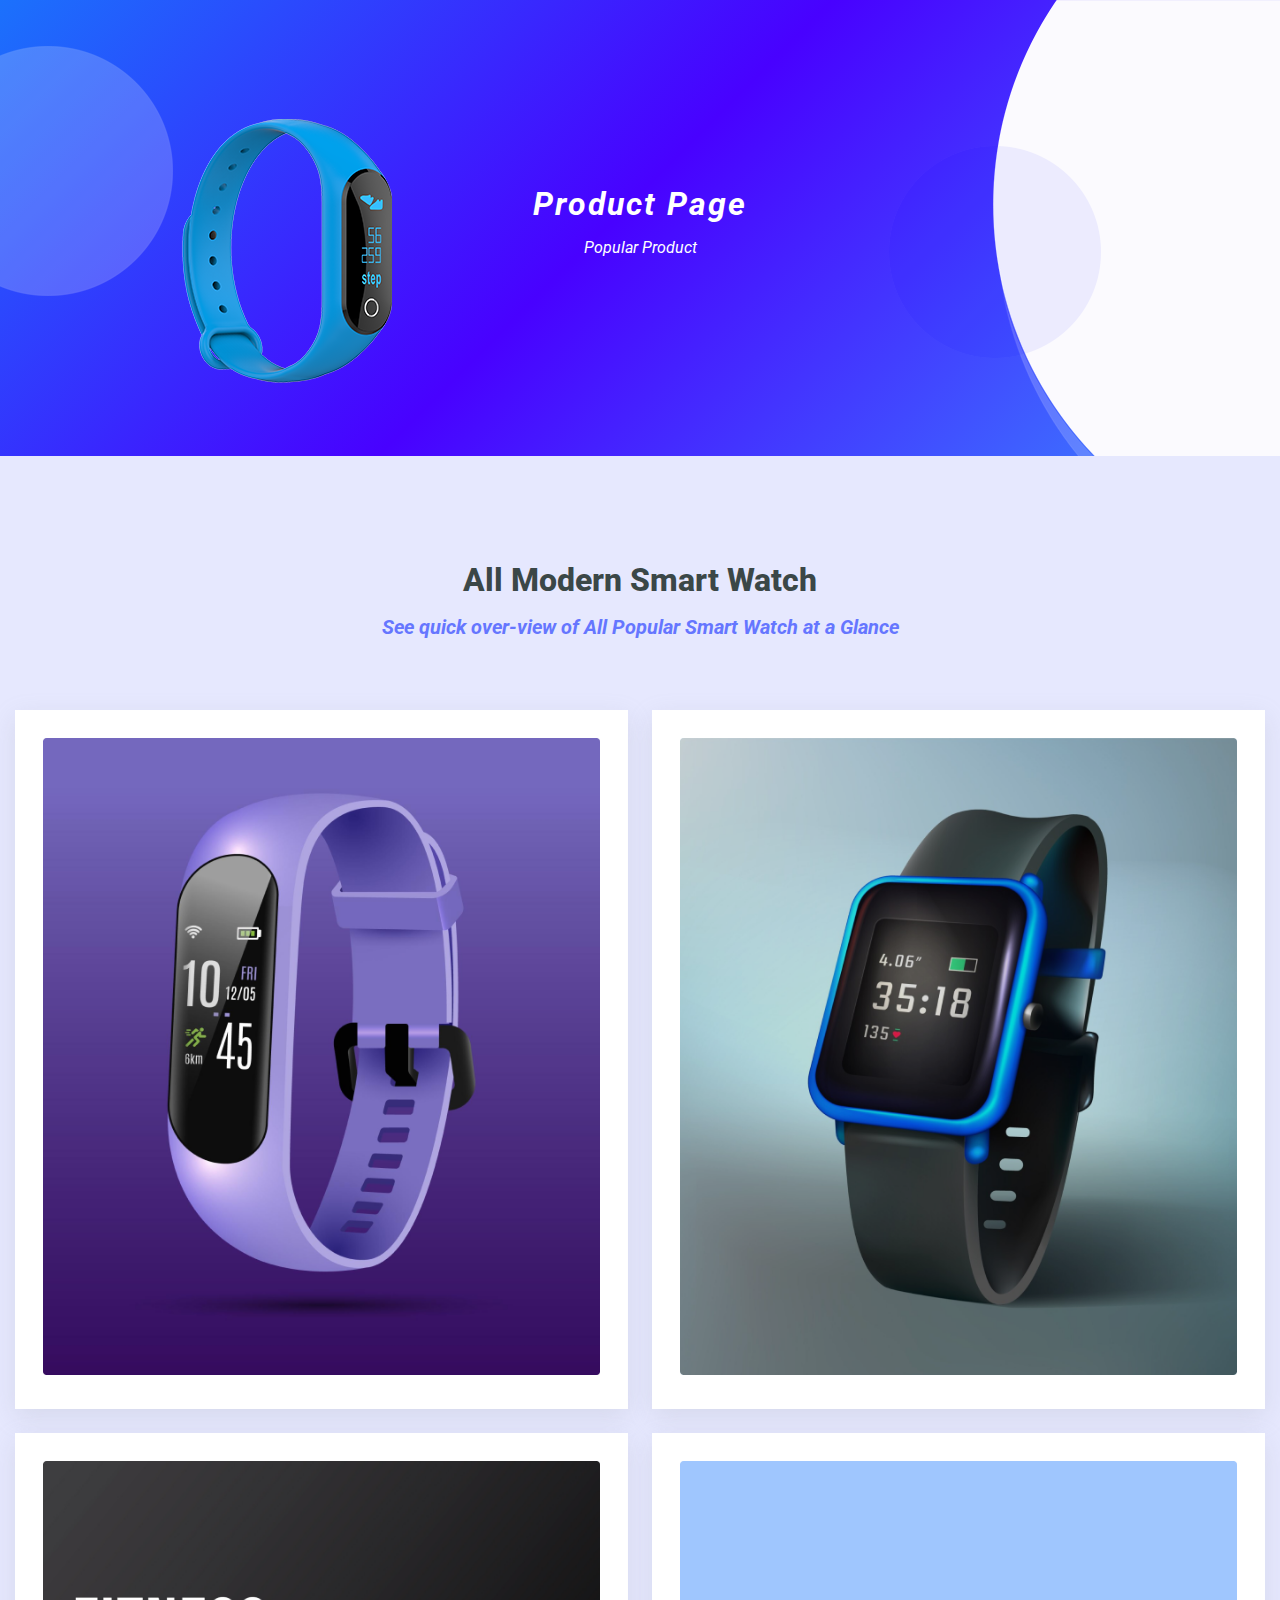
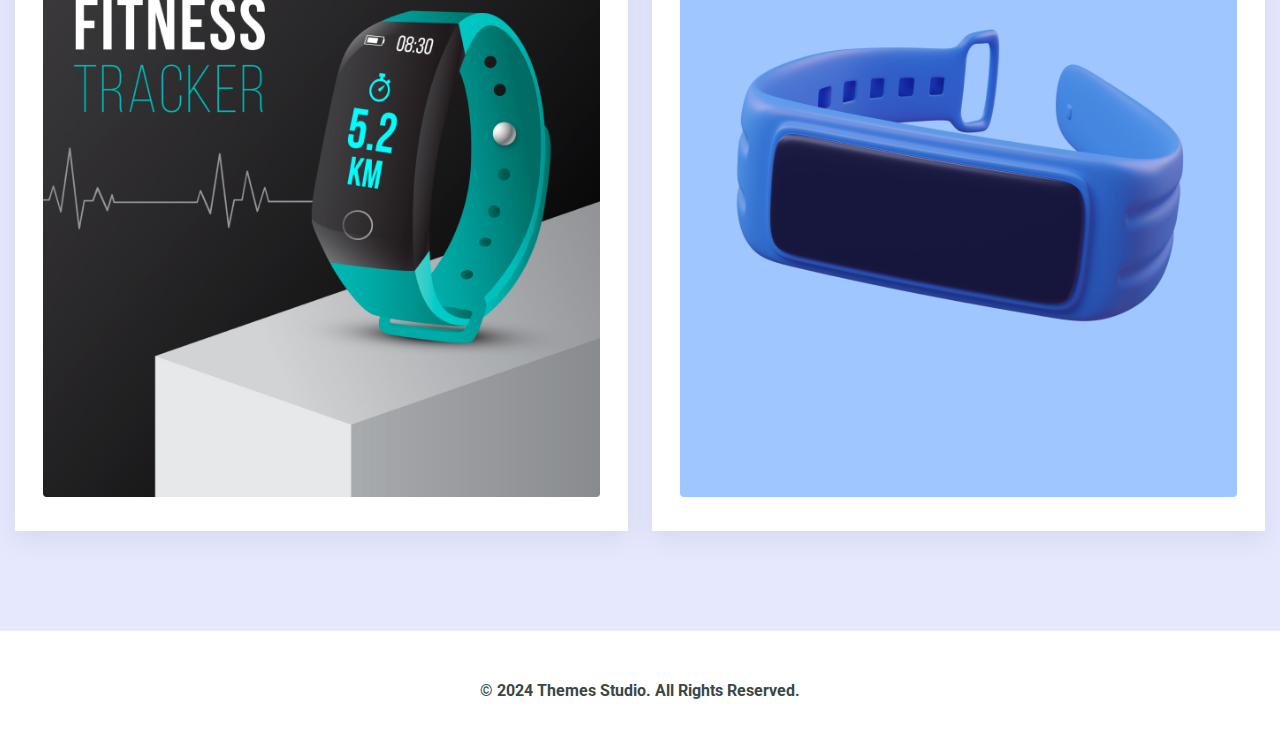
==== commit dfa71e95: "product thumbnail change on color selection" ====
--- a/index.html
+++ b/index.html
@@ -65,7 +65,7 @@
                                                 src="assets/img/product/big-violet.png" alt="Product"></a>
                                         <a href="product-details.html" target="_blank"><i class="fas fa-eye"></i></a>
                                         <a href="product-details.html" target="_blank">
-                                            <h5>Product One</h5>
+                                            <h5>Smart Watch One</h5>
                                         </a>
                                     </div>
                                 </div>
@@ -80,7 +80,7 @@
                                                 src="assets/img/product/big-black.png" alt="Product"></a>
                                         <a href="product-details.html" target="_blank"><i class="fas fa-eye"></i></a>
                                         <a href="product-details.html" target="_blank">
-                                            <h5>Product Two</h5>
+                                            <h5>Smart Watch Two</h5>
                                         </a>
                                     </div>
                                 </div>
@@ -95,7 +95,7 @@
                                                 src="assets/img/product/big-cyan.png" alt="Product"></a>
                                         <a href="product-details.html" target="_blank"><i class="fas fa-eye"></i></a>
                                         <a href="product-details.html" target="_blank">
-                                            <h5>Product Three</h5>
+                                            <h5>Smart Watch Three</h5>
                                         </a>
                                     </div>
                                 </div>
@@ -110,7 +110,7 @@
                                                 src="assets/img/product/big-blue.png" alt="Product"></a>
                                         <a href="product-details.html" target="_blank"><i class="fas fa-eye"></i></a>
                                         <a href="product-details.html" target="_blank">
-                                            <h5>Product Four</h5>
+                                            <h5>Smart Watch Four</h5>
                                         </a>
                                     </div>
                                 </div>
@@ -142,7 +142,7 @@
 
     <!-- JavaScript -->
     <script src="assets/js/bootstrap.bundle.min.js"></script>
-    <script src="assets/js/app.js"></script>
+    <script src="assets/js/main.js"></script>
 </body>
 
 </html>--- a/assets/css/style.css
+++ b/assets/css/style.css
@@ -109,28 +109,23 @@
 }
 .pageheader .banner-img3 {
   position: absolute;
-  bottom: 12%;
+  bottom: 15%;
   left: 14%;
   z-index: 1;
 }
 @media (max-width: 1199.98px) {
   .pageheader .banner-img3 {
-    bottom: 12%;
+    bottom: 15%;
     left: 8%;
   }
 }
 @media (max-width: 991.98px) {
   .pageheader .banner-img3 {
-    bottom: 12%;
-    left: 4%;
+    bottom: 15%;
+    left: 2%;
   }
 }
 @media (max-width: 767.98px) {
-  .pageheader .banner-img3 {
-    display: none;
-  }
-}
-@media (max-width: 575.98px) {
   .pageheader .banner-img3 {
     display: none;
   }
@@ -187,7 +182,169 @@
   color: #ffffff;
 }
 
-.ts-btn1 {
+.product--one {
+  position: relative;
+  padding-top: 120px;
+  padding-bottom: 20px;
+  z-index: 1;
+}
+.product--one .product__thumb img {
+  width: 100%;
+}
+.product--one .product__content {
+  margin-left: 10px;
+}
+@media (max-width: 991.98px) {
+  .product--one .product__content {
+    margin-left: 0;
+  }
+}
+.product--one .product__content--rating-review {
+  display: flex;
+  gap: 8px;
+}
+.product--one .product__content--rating-review .rating i {
+  color: #ffd200;
+  font-size: 14px;
+  margin-right: 2px;
+}
+.product--one .product__content--rating-review .review {
+  font-size: 14px;
+}
+.product--one .product__content--price {
+  display: flex;
+  align-items: center;
+  gap: 4px;
+}
+.product--one .product__content--price .old-price {
+  font-size: 20px;
+  color: #8091a7;
+  text-decoration: line-through;
+}
+.product--one .product__content--price .current-price {
+  color: #6576ff;
+  font-size: 24px;
+  font-weight: 700;
+}
+.product--one .product__content--description {
+  padding-right: 80px;
+}
+@media (max-width: 1199.98px) {
+  .product--one .product__content--description {
+    padding-right: 4px;
+  }
+}
+.product--one .product__content--type-model {
+  display: flex;
+  align-items: center;
+  gap: 40px;
+}
+.product--one .product__content--type-model .type p {
+  margin: 0;
+  font-size: 14px;
+}
+.product--one .product__content--type-model .type span {
+  margin: 0;
+  font-size: 16px;
+  font-weight: 700;
+}
+.product--one .product__content--type-model .model p {
+  margin: 0;
+  font-size: 14px;
+}
+.product--one .product__content--type-model .model span {
+  margin: 0;
+  font-size: 16px;
+  font-weight: 700;
+}
+.product--one .product__content--band-color {
+  position: relative;
+}
+.product--one .product__content--band-color h5 {
+  margin: 0;
+  margin-bottom: 6px;
+  font-size: 18px;
+  font-weight: 700;
+}
+.product--one .product__content--band-color .color-varient {
+  /* Color Variant specific styles */
+}
+.product--one .product__content--band-color .color-varient .color-circle {
+  width: 16px;
+  height: 16px;
+  border-radius: 50%;
+  display: inline-block;
+  cursor: pointer;
+  margin-right: 19px;
+  transition: border-color 0.3s ease;
+  position: relative;
+}
+.product--one .product__content--band-color .color-varient .color-circle::after {
+  position: absolute;
+  content: "";
+  width: 24px;
+  height: 24px;
+  border-radius: 50%;
+  display: inline-block;
+  cursor: pointer;
+  margin-right: 19px;
+  border: 2px solid transparent;
+  transition: border-color 0.3s ease;
+  top: 50%;
+  left: 50%;
+  transform: translate(-50%, -50%);
+}
+.product--one .product__content--band-color .color-varient .color-circle.black {
+  background: #3b4747;
+  color: #3b4747;
+}
+.product--one .product__content--band-color .color-varient .color-circle.blue {
+  background: #4b97d3;
+  color: #4b97d3;
+}
+.product--one .product__content--band-color .color-varient .color-circle.violet {
+  background: #816bff;
+  color: #816bff;
+}
+.product--one .product__content--band-color .color-varient .color-circle.cyan {
+  background: #1fcec9;
+  color: #1fcec9;
+}
+.product--one .product__content--band-color .color-varient .btn-check:checked + .color-circle::after {
+  border-color: currentColor;
+}
+.product--one .product__content--size-varient h5 {
+  font-size: 18px;
+  font-weight: 700;
+}
+.product--one .product__content--size-varient .size-varient-item {
+  font-size: 12px;
+  border: 1px solid #dbdfea;
+  margin-right: 12px;
+  padding: 8px 22px;
+  border-radius: 3px;
+  cursor: pointer;
+  color: #8091a7;
+}
+.product--one .product__content--size-varient span {
+  font-size: 14px;
+  font-weight: 700;
+  color: #364a63;
+  margin-right: 2px;
+}
+.product--one .product__content--size-varient .btn-check:checked + .size-varient-item {
+  border-color: #6576ff;
+}
+.product--one .product__content--size-varient .btn-check:checked + .size-varient-item span {
+  color: #6576ff;
+}
+.product--one .product__content--cart-action {
+  display: flex;
+}
+.product--one .product__content--cart-action .input-group {
+  width: 130px;
+}
+.product--one .product__content--cart-action .ts-btn1 {
   user-select: none;
   background: #6576ff none repeat scroll 0 0;
   border: medium none;
@@ -212,7 +369,7 @@
   overflow: hidden;
   z-index: 1;
 }
-.ts-btn1::before {
+.product--one .product__content--cart-action .ts-btn1::before {
   content: "";
   position: absolute;
   left: -90px;
@@ -226,14 +383,13 @@
   -o-transition: all 0.4s ease-in-out;
   transition: all 0.4s ease-in-out;
 }
-.ts-btn1:hover {
+.product--one .product__content--cart-action .ts-btn1:hover {
   background: transparent;
 }
-.ts-btn1:hover::before {
+.product--one .product__content--cart-action .ts-btn1:hover::before {
   top: -10px;
 }
-
-.ts-btn2 {
+.product--one .product__content--cart-action .ts-btn2 {
   user-select: none;
   background: #ffbb5a none repeat scroll 0 0;
   border: medium none;
@@ -258,7 +414,7 @@
   overflow: hidden;
   z-index: 1;
 }
-.ts-btn2::before {
+.product--one .product__content--cart-action .ts-btn2::before {
   content: "";
   position: absolute;
   left: -90px;
@@ -272,91 +428,17 @@
   -o-transition: all 0.4s ease-in-out;
   transition: all 0.4s ease-in-out;
 }
-.ts-btn2:hover {
+.product--one .product__content--cart-action .ts-btn2:hover {
   background: transparent;
   color: #ffffff;
 }
-.ts-btn2:hover::before {
+.product--one .product__content--cart-action .ts-btn2:hover::before {
   top: -10px;
 }
-
-.product--one {
-  position: relative;
-  padding-top: 120px;
-  padding-bottom: 20px;
-  z-index: 1;
-}
-.product--one .product__thumb img {
-  width: 100%;
-}
-.product--one .product__content {
-  margin-left: 10px;
-}
-@media (max-width: 991.98px) {
-  .product--one .product__content {
-    margin-left: 0;
-  }
-}
-.product--one .product__content--rating-review {
-  display: flex;
-  gap: 8px;
-}
-.product--one .product__content--rating-review .rating i {
-  color: #ffd200;
-  font-size: 14px;
-  margin-right: 2px;
-}
-.product--one .product__content--rating-review .review {
-  font-size: 14px;
-}
-.product--one .product__content--price {
-  display: flex;
-  align-items: center;
-  gap: 4px;
-}
-.product--one .product__content--price .old-price {
+.product--one .product__content--cart-action .heart i {
+  color: #6576ff;
   font-size: 20px;
-  color: #8091a7;
-  text-decoration: line-through;
-}
-.product--one .product__content--price .current-price {
-  color: #6576ff;
-  font-size: 24px;
-  font-weight: 700;
-}
-.product--one .product__content--description {
-  padding-right: 80px;
-}
-@media (max-width: 1199.98px) {
-  .product--one .product__content--description {
-    padding-right: 4px;
-  }
-}
-.product--one .product__content--type-model {
-  display: flex;
-  align-items: center;
-  gap: 40px;
-}
-.product--one .product__content--type-model .type p {
-  margin: 0;
-  font-size: 14px;
-}
-.product--one .product__content--type-model .type span {
-  margin: 0;
-  font-size: 16px;
-  font-weight: 700;
-}
-.product--one .product__content--type-model .model p {
-  margin: 0;
-  font-size: 14px;
-}
-.product--one .product__content--type-model .model span {
-  margin: 0;
-  font-size: 16px;
-  font-weight: 700;
-}
-.product--one .product__content--cart-action {
-  display: flex;
+  font-weight: 500;
 }
 .product--one .product-checkout-btn .ts-btn2 {
   user-select: none;
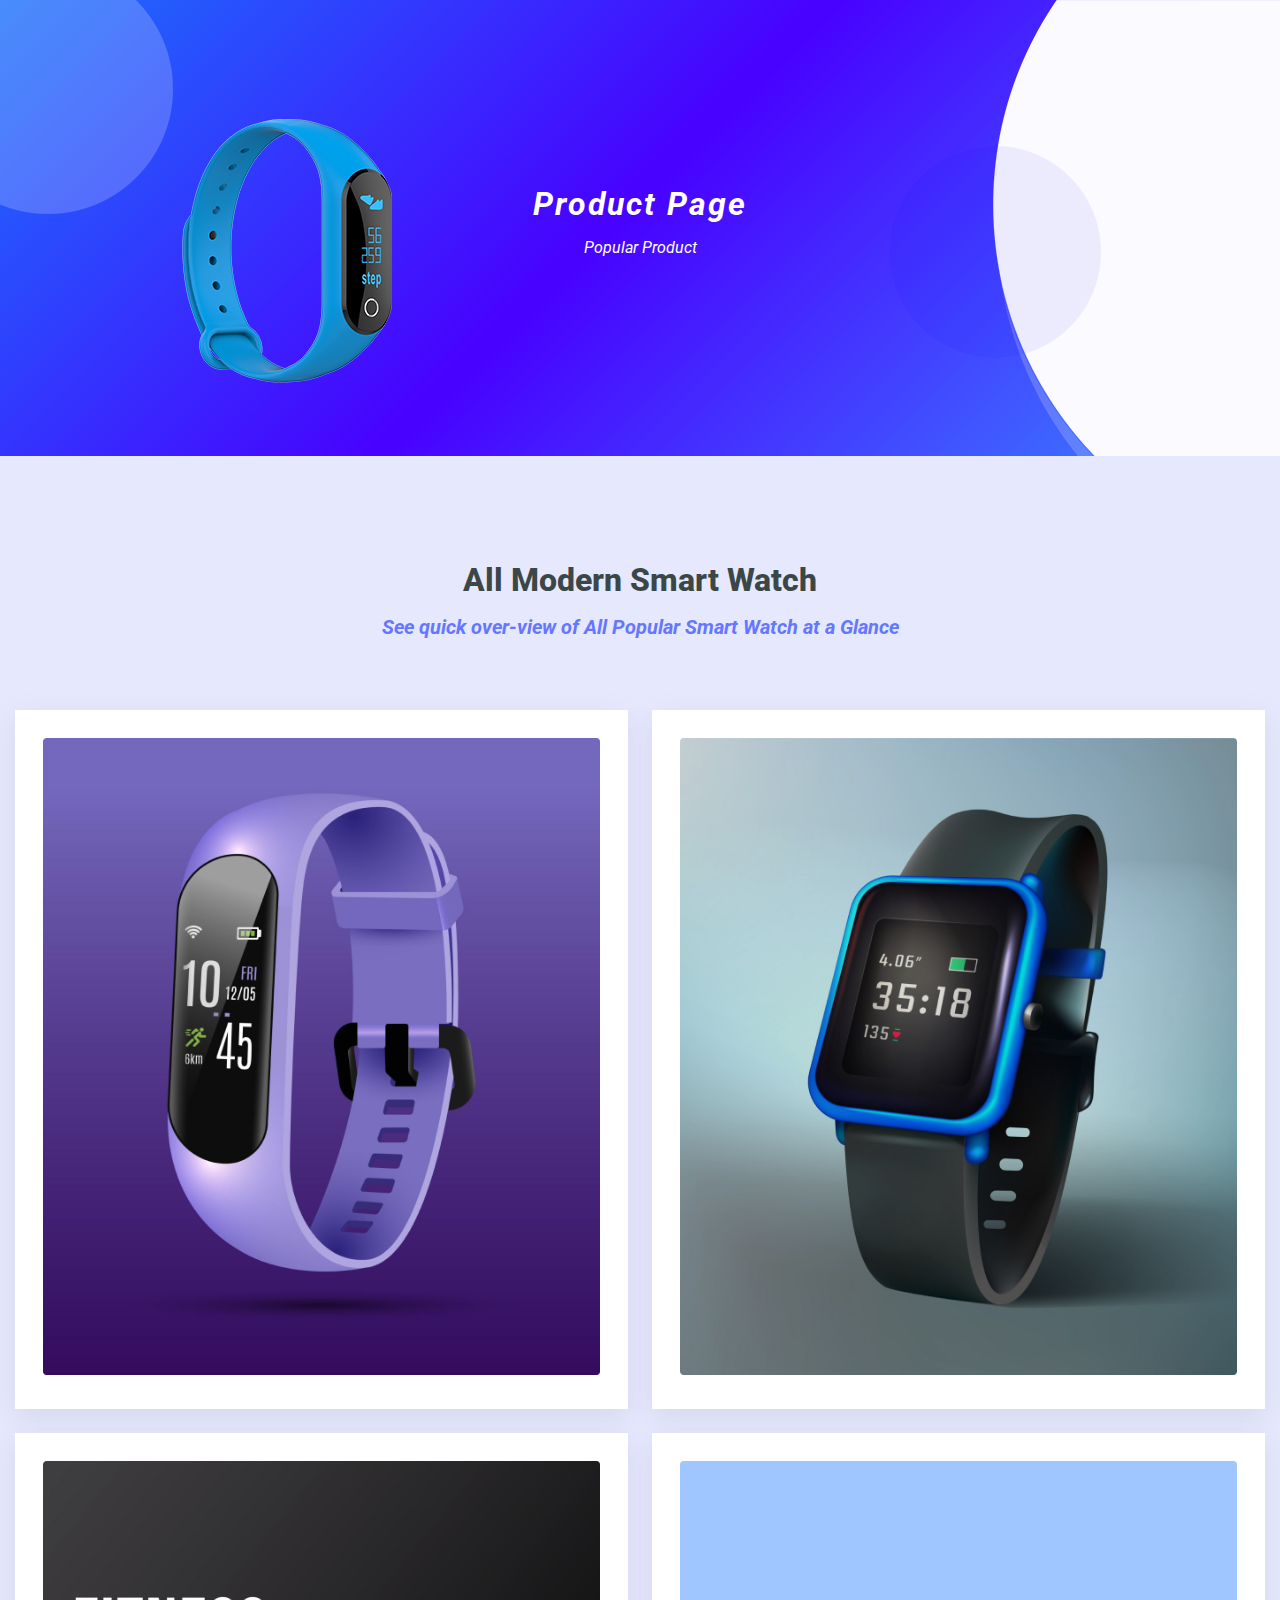
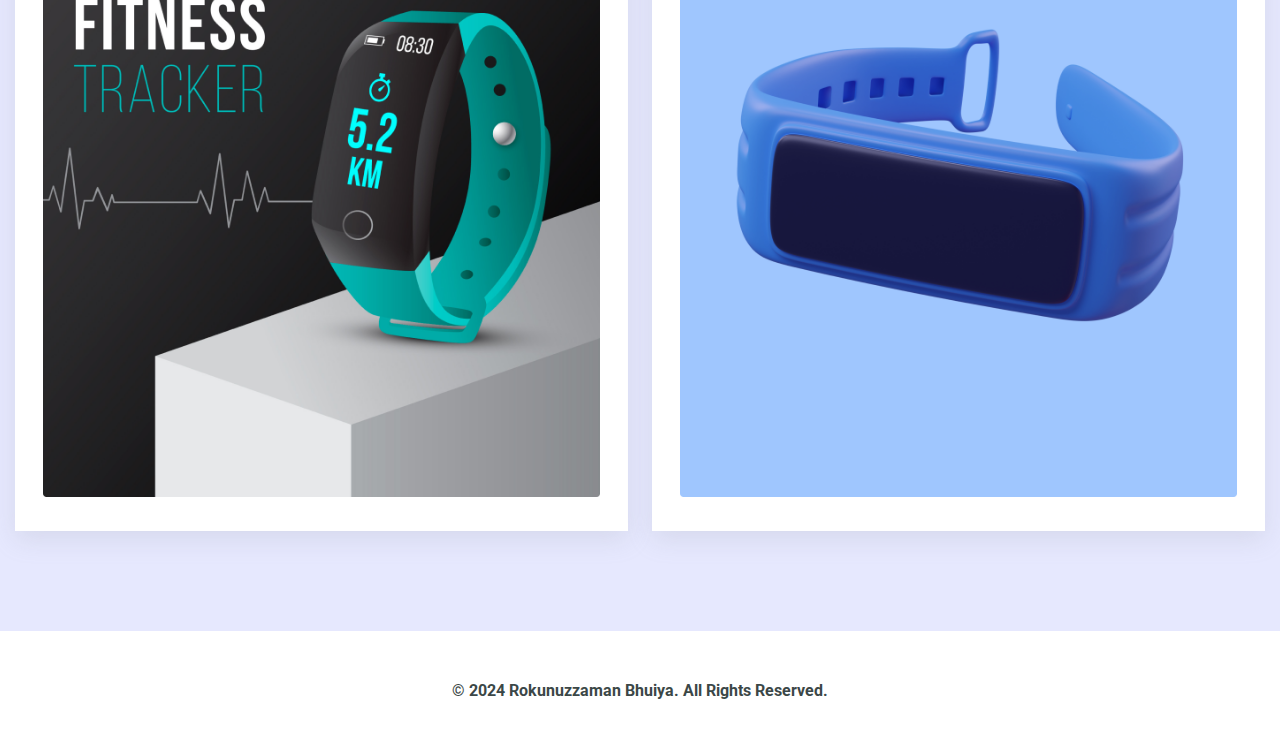
==== commit 0ce8b1ec: "floating checkout button completed" ====
--- a/index.html
+++ b/index.html
@@ -131,7 +131,7 @@
             <div class="row">
                 <div class="col-xl-12">
                     <div class="text-center">
-                        <h6 class="m-0 p-0">© 2024 Themes Studio. All Rights Reserved.
+                        <h6 class="m-0 p-0">© 2024 Rokunuzzaman Bhuiya. All Rights Reserved.
                         </h6>
                     </div>
                 </div>
--- a/assets/css/style.css
+++ b/assets/css/style.css
@@ -5,6 +5,26 @@
    File Description: Main CSS file of the template
 */
 @import url("https://fonts.googleapis.com/css2?family=Roboto:ital,wght@0,100;0,300;0,400;0,500;0,700;0,900;1,100;1,300;1,400;1,500;1,700;1,900&display=swap");
+@keyframes downup {
+  0% {
+    -webkit-transform: translateY(-12px);
+    transform: translateY(-12px);
+  }
+  100% {
+    -webkit-transform: translateY(12px);
+    transform: translateY(12px);
+  }
+}
+@-webkit-keyframes downup {
+  0% {
+    -webkit-transform: translateY(-12px);
+    transform: translateY(-12px);
+  }
+  100% {
+    -webkit-transform: translateY(12px);
+    transform: translateY(12px);
+  }
+}
 body {
   font-family: "roboto", sans-serif;
   overflow-x: hidden;
@@ -101,6 +121,8 @@
   top: 32%;
   right: 14%;
   z-index: -1;
+  animation: downup 5s infinite ease-in-out alternate;
+  -webkit-animation: downup 5s infinite ease-in-out alternate;
 }
 @media (max-width: 991.98px) {
   .pageheader .banner-img2 {
@@ -112,6 +134,8 @@
   bottom: 15%;
   left: 14%;
   z-index: 1;
+  animation: downup 3s infinite ease-in-out alternate;
+  -webkit-animation: downup 3s infinite ease-in-out alternate;
 }
 @media (max-width: 1199.98px) {
   .pageheader .banner-img3 {
@@ -132,9 +156,11 @@
 }
 .pageheader .banner-img4 {
   position: absolute;
-  top: 10%;
+  top: -8%;
   left: -6%;
   z-index: -1;
+  animation: downup 8s infinite ease-in-out alternate;
+  -webkit-animation: downup 8s infinite ease-in-out alternate;
 }
 @media (max-width: 1199.98px) {
   .pageheader .banner-img4 {
@@ -188,11 +214,19 @@
   padding-bottom: 20px;
   z-index: 1;
 }
+.product--one .product__thumb {
+  margin-right: 5px;
+}
+@media (max-width: 991.98px) {
+  .product--one .product__thumb {
+    margin-right: 0;
+  }
+}
 .product--one .product__thumb img {
   width: 100%;
 }
 .product--one .product__content {
-  margin-left: 10px;
+  margin-left: 5px;
 }
 @media (max-width: 991.98px) {
   .product--one .product__content {
@@ -265,9 +299,6 @@
   margin-bottom: 6px;
   font-size: 18px;
   font-weight: 700;
-}
-.product--one .product__content--band-color .color-varient {
-  /* Color Variant specific styles */
 }
 .product--one .product__content--band-color .color-varient .color-circle {
   width: 16px;
@@ -326,6 +357,11 @@
   cursor: pointer;
   color: #8091a7;
 }
+@media (max-width: 449.98px) {
+  .product--one .product__content--size-varient .size-varient-item {
+    margin-bottom: 12px;
+  }
+}
 .product--one .product__content--size-varient span {
   font-size: 14px;
   font-weight: 700;
@@ -342,7 +378,27 @@
   display: flex;
 }
 .product--one .product__content--cart-action .input-group {
-  width: 130px;
+  width: 140px;
+}
+.product--one .product__content--cart-action .input-group .ts-btn-decrement {
+  background: #ffffff;
+  border: 1px solid #dbdfea;
+  border-top-left-radius: 4px;
+  border-bottom-left-radius: 4px;
+  width: 40px;
+}
+.product--one .product__content--cart-action .input-group .ts-btn-quantity {
+  color: #364a63;
+  background: #ffffff;
+  border: 1px solid #dbdfea;
+  width: 60px;
+}
+.product--one .product__content--cart-action .input-group .ts-btn-increment {
+  background: #ffffff;
+  border: 1px solid #dbdfea;
+  border-top-right-radius: 4px;
+  border-bottom-right-radius: 4px;
+  width: 40px;
 }
 .product--one .product__content--cart-action .ts-btn1 {
   user-select: none;
@@ -352,16 +408,14 @@
   color: #ffffff;
   cursor: pointer;
   display: inline-block;
-  font-size: 15px;
-  font-weight: 600;
+  font-size: 13px;
+  font-weight: 700;
   letter-spacing: 0;
   line-height: 1;
-  margin-bottom: 0px;
-  padding: 16px 36px;
+  margin-bottom: 0;
+  padding: 16px 30px;
   text-align: center;
   touch-action: manipulation;
-  -webkit-transition: all 0.4s ease-in-out;
-  -o-transition: all 0.4s ease-in-out;
   transition: all 0.4s ease-in-out;
   vertical-align: middle;
   white-space: nowrap;
@@ -373,72 +427,27 @@
   content: "";
   position: absolute;
   left: -90px;
-  top: -135%;
+  top: -140%;
   width: 190%;
-  height: 135%;
+  height: 140%;
   background: #0f002b;
   z-index: -1;
-  border-radius: 20%;
-  -webkit-transition: all 0.4s ease-in-out;
-  -o-transition: all 0.4s ease-in-out;
+  border-radius: 10%;
   transition: all 0.4s ease-in-out;
 }
 .product--one .product__content--cart-action .ts-btn1:hover {
   background: transparent;
 }
 .product--one .product__content--cart-action .ts-btn1:hover::before {
-  top: -10px;
-}
-.product--one .product__content--cart-action .ts-btn2 {
-  user-select: none;
-  background: #ffbb5a none repeat scroll 0 0;
-  border: medium none;
-  border-radius: 80px;
-  color: #364a63;
-  cursor: pointer;
-  display: inline-block;
-  font-size: 15px;
-  font-weight: 600;
-  letter-spacing: 0;
-  line-height: 1;
-  margin-bottom: 0px;
-  padding: 16px 36px;
-  text-align: center;
-  touch-action: manipulation;
-  -webkit-transition: all 0.4s ease-in-out;
-  -o-transition: all 0.4s ease-in-out;
-  transition: all 0.4s ease-in-out;
-  vertical-align: middle;
-  white-space: nowrap;
-  position: relative;
-  overflow: hidden;
-  z-index: 1;
-}
-.product--one .product__content--cart-action .ts-btn2::before {
-  content: "";
-  position: absolute;
-  left: -90px;
-  top: -135%;
-  width: 190%;
-  height: 135%;
-  background: #0f002b;
-  z-index: -1;
-  border-radius: 20%;
-  -webkit-transition: all 0.4s ease-in-out;
-  -o-transition: all 0.4s ease-in-out;
-  transition: all 0.4s ease-in-out;
-}
-.product--one .product__content--cart-action .ts-btn2:hover {
-  background: transparent;
-  color: #ffffff;
-}
-.product--one .product__content--cart-action .ts-btn2:hover::before {
   top: -10px;
 }
 .product--one .product__content--cart-action .heart i {
   color: #6576ff;
   font-size: 20px;
   font-weight: 500;
+}
+.product--one .product__content--total-price {
+  display: none;
 }
 .product--one .product-checkout-btn .ts-btn2 {
   user-select: none;
@@ -449,16 +458,14 @@
   box-shadow: 0px 0px 15px 5px rgba(0, 0, 0, 0.1);
   cursor: pointer;
   display: inline-block;
-  font-size: 15px;
-  font-weight: 600;
+  font-size: 14px;
+  font-weight: 700;
   letter-spacing: 0;
   line-height: 1;
-  margin-bottom: 0px;
-  padding: 16px 36px;
+  margin-bottom: 0;
+  padding: 16px 30px;
   text-align: center;
   touch-action: manipulation;
-  -webkit-transition: all 0.4s ease-in-out;
-  -o-transition: all 0.4s ease-in-out;
   transition: all 0.4s ease-in-out;
   vertical-align: middle;
   white-space: nowrap;
@@ -470,14 +477,12 @@
   content: "";
   position: absolute;
   left: -90px;
-  top: -135%;
+  top: -140%;
   width: 190%;
-  height: 135%;
+  height: 140%;
   background: #0f002b;
   z-index: -1;
   border-radius: 20%;
-  -webkit-transition: all 0.4s ease-in-out;
-  -o-transition: all 0.4s ease-in-out;
   transition: all 0.4s ease-in-out;
 }
 .product--one .product-checkout-btn .ts-btn2:hover {
@@ -492,11 +497,136 @@
   top: -10px;
 }
 .product--one .product-checkout-btn .ts-btn2 .count {
-  padding: 2px 6px;
+  padding: 2px 6.5px 2px 6px;
   background: #ffffff;
   border-radius: 5px;
+  font-size: 14px;
+  font-weight: 700;
   margin-left: 10px;
   transition: all 0.4s ease-in-out;
+}
+.product--one .product-checkout-btn .hidden {
+  display: none;
+}
+.product--modal .modal-content {
+  position: relative;
+  max-width: 650px;
+  border-radius: 20px;
+  padding: 20px;
+  margin: auto;
+}
+.product--modal .modal-title {
+  font-size: 22px;
+  font-weight: 700;
+}
+.product--modal th {
+  font-size: 14px;
+  color: #8091a7;
+}
+.product--modal tbody td {
+  padding: 20px 0 10px 0;
+}
+.product--modal tbody td p.item-name {
+  visibility: visible;
+  opacity: 1;
+}
+@media (max-width: 991.98px) {
+  .product--modal tbody td {
+    padding: 20px 0 10px 0;
+    margin: 0;
+  }
+  .product--modal tbody td p.item-name {
+    display: none !important;
+    visibility: hidden;
+    opacity: 0;
+  }
+}
+.product--modal tfoot {
+  border-bottom: 1px solid transparent;
+}
+.product--modal .continue-shop-btn {
+  user-select: none;
+  background: transparent;
+  outline: 1px solid #dbdfea;
+  border: medium none;
+  border-radius: 3px;
+  color: #364a63;
+  cursor: pointer;
+  display: inline-block;
+  font-size: 13px;
+  font-weight: 700;
+  letter-spacing: 0;
+  line-height: 1;
+  margin-bottom: 0;
+  padding: 12px 24px;
+  text-align: center;
+  touch-action: manipulation;
+  transition: all 0.4s ease-in-out;
+  vertical-align: middle;
+  white-space: nowrap;
+  position: relative;
+  overflow: hidden;
+  z-index: 1;
+}
+.product--modal .continue-shop-btn::before {
+  content: "";
+  position: absolute;
+  left: -90px;
+  top: -140%;
+  width: 190%;
+  height: 140%;
+  background: #0f002b;
+  z-index: -1;
+  border-radius: 10%;
+  transition: all 0.4s ease-in-out;
+}
+.product--modal .continue-shop-btn:hover {
+  background: transparent;
+  color: #ffffff;
+}
+.product--modal .continue-shop-btn:hover::before {
+  top: -10px;
+}
+.product--modal .modal-checkout-btn {
+  user-select: none;
+  background: #6576ff none repeat scroll 0 0;
+  border: medium none;
+  border-radius: 3px;
+  color: #ffffff;
+  cursor: pointer;
+  display: inline-block;
+  font-size: 13px;
+  font-weight: 700;
+  letter-spacing: 0;
+  line-height: 1;
+  margin-bottom: 0;
+  padding: 12px 24px;
+  text-align: center;
+  touch-action: manipulation;
+  transition: all 0.4s ease-in-out;
+  vertical-align: middle;
+  white-space: nowrap;
+  position: relative;
+  overflow: hidden;
+  z-index: 1;
+}
+.product--modal .modal-checkout-btn::before {
+  content: "";
+  position: absolute;
+  left: -90px;
+  top: -140%;
+  width: 190%;
+  height: 140%;
+  background: #0f002b;
+  z-index: -1;
+  border-radius: 10%;
+  transition: all 0.4s ease-in-out;
+}
+.product--modal .modal-checkout-btn:hover {
+  background: transparent;
+}
+.product--modal .modal-checkout-btn:hover::before {
+  top: -10px;
 }
 .product--index {
   position: relative;
